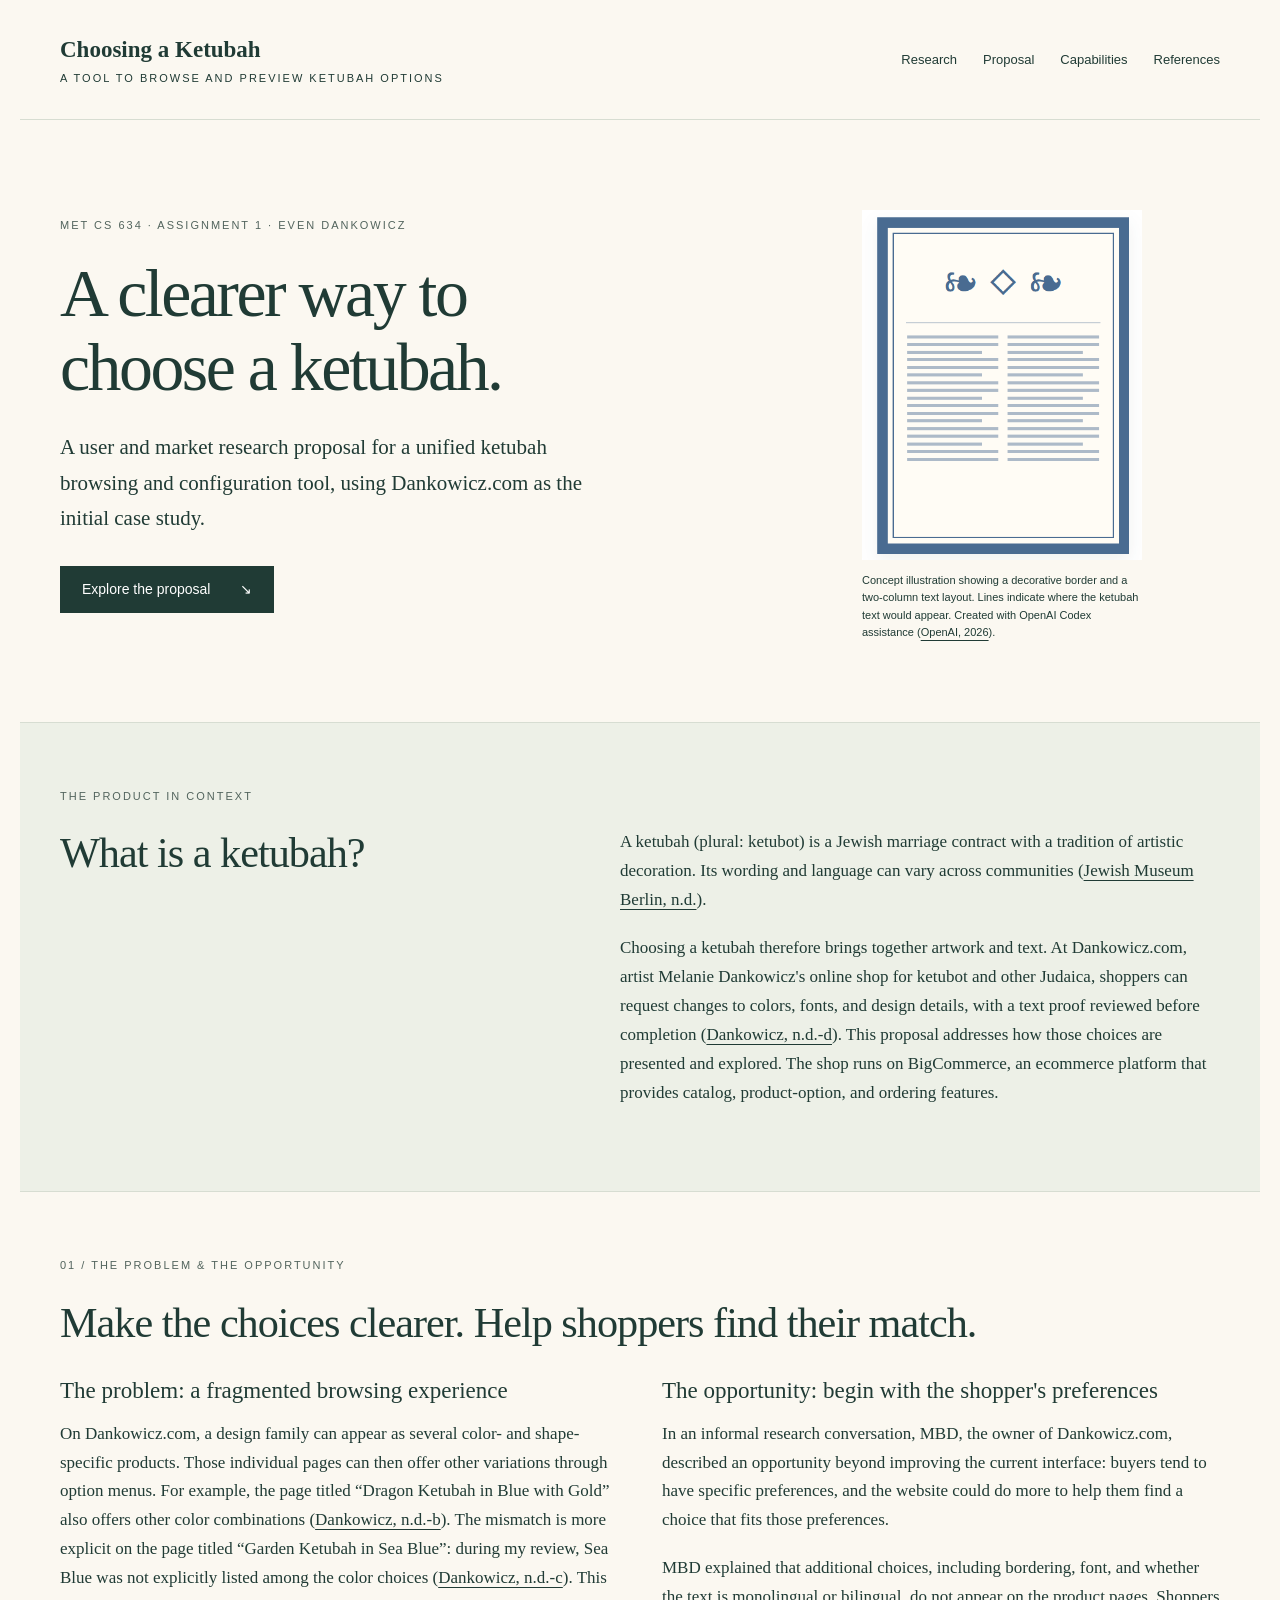
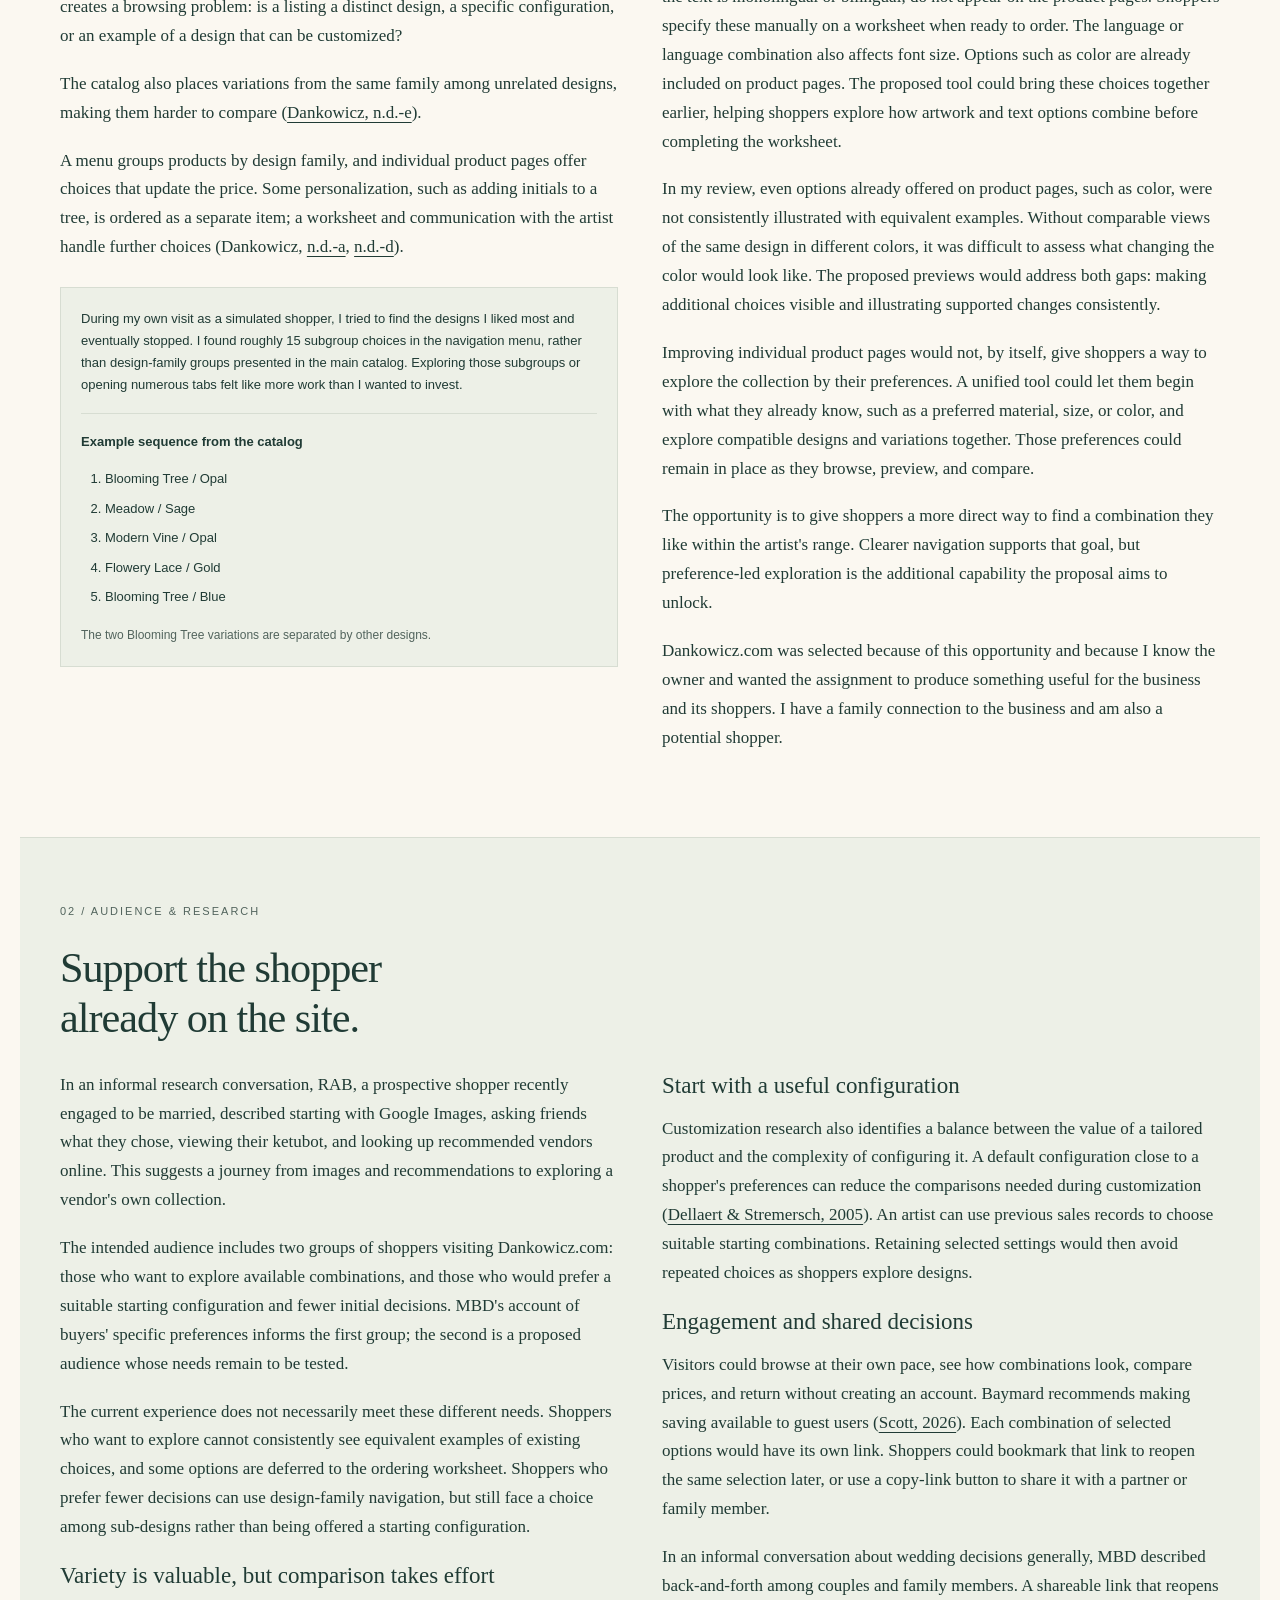
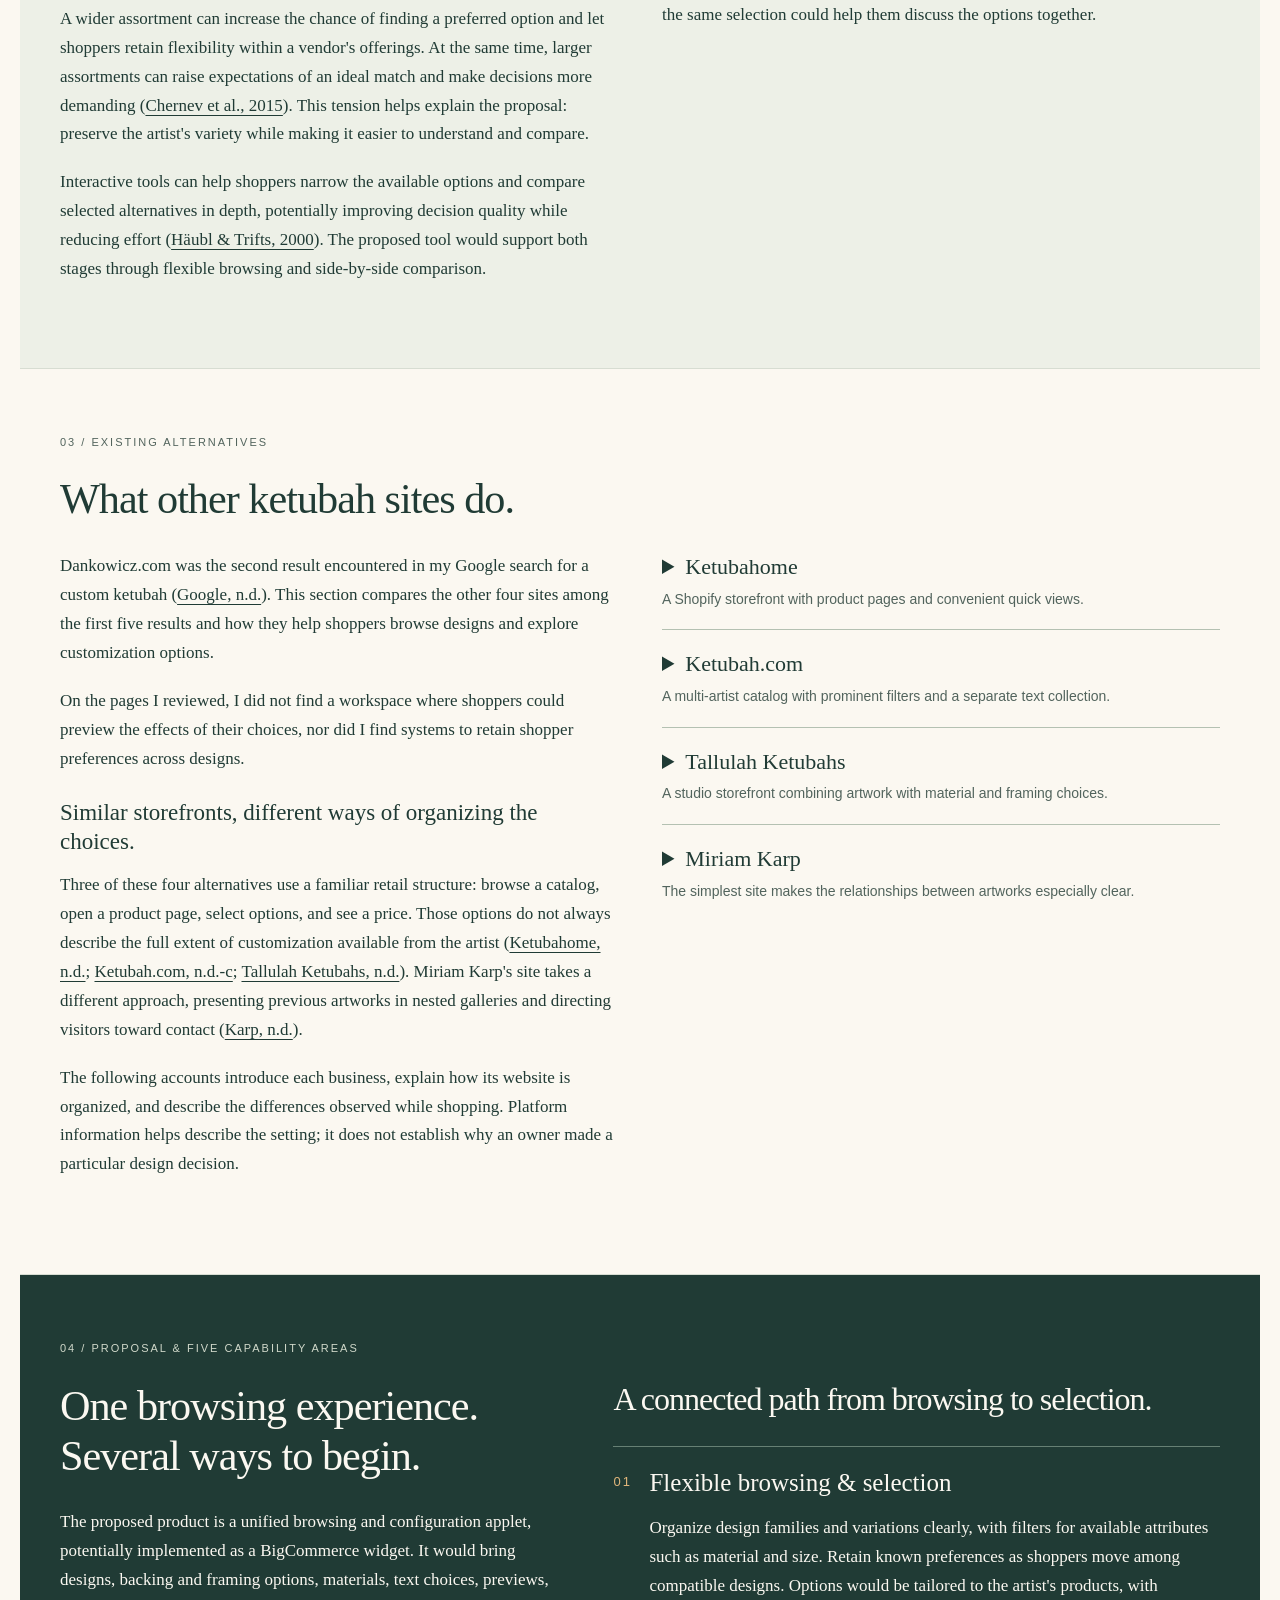
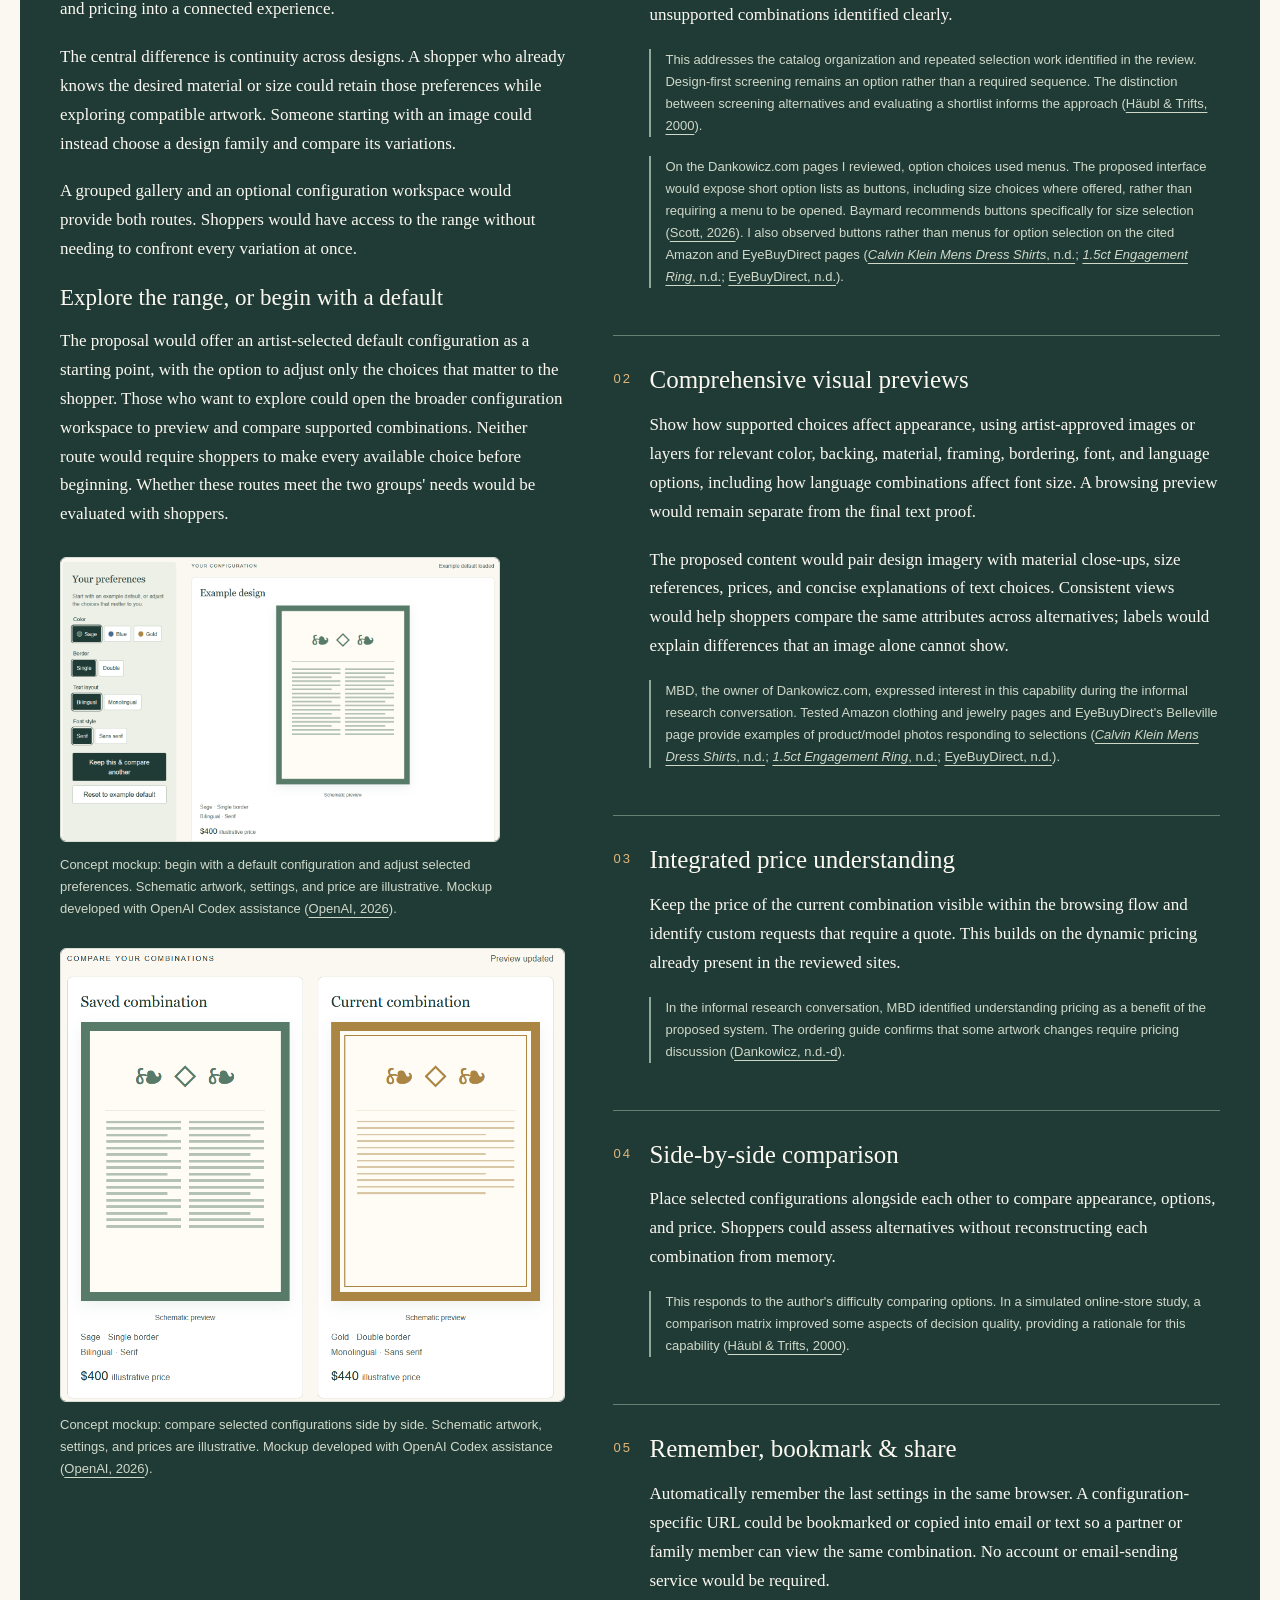
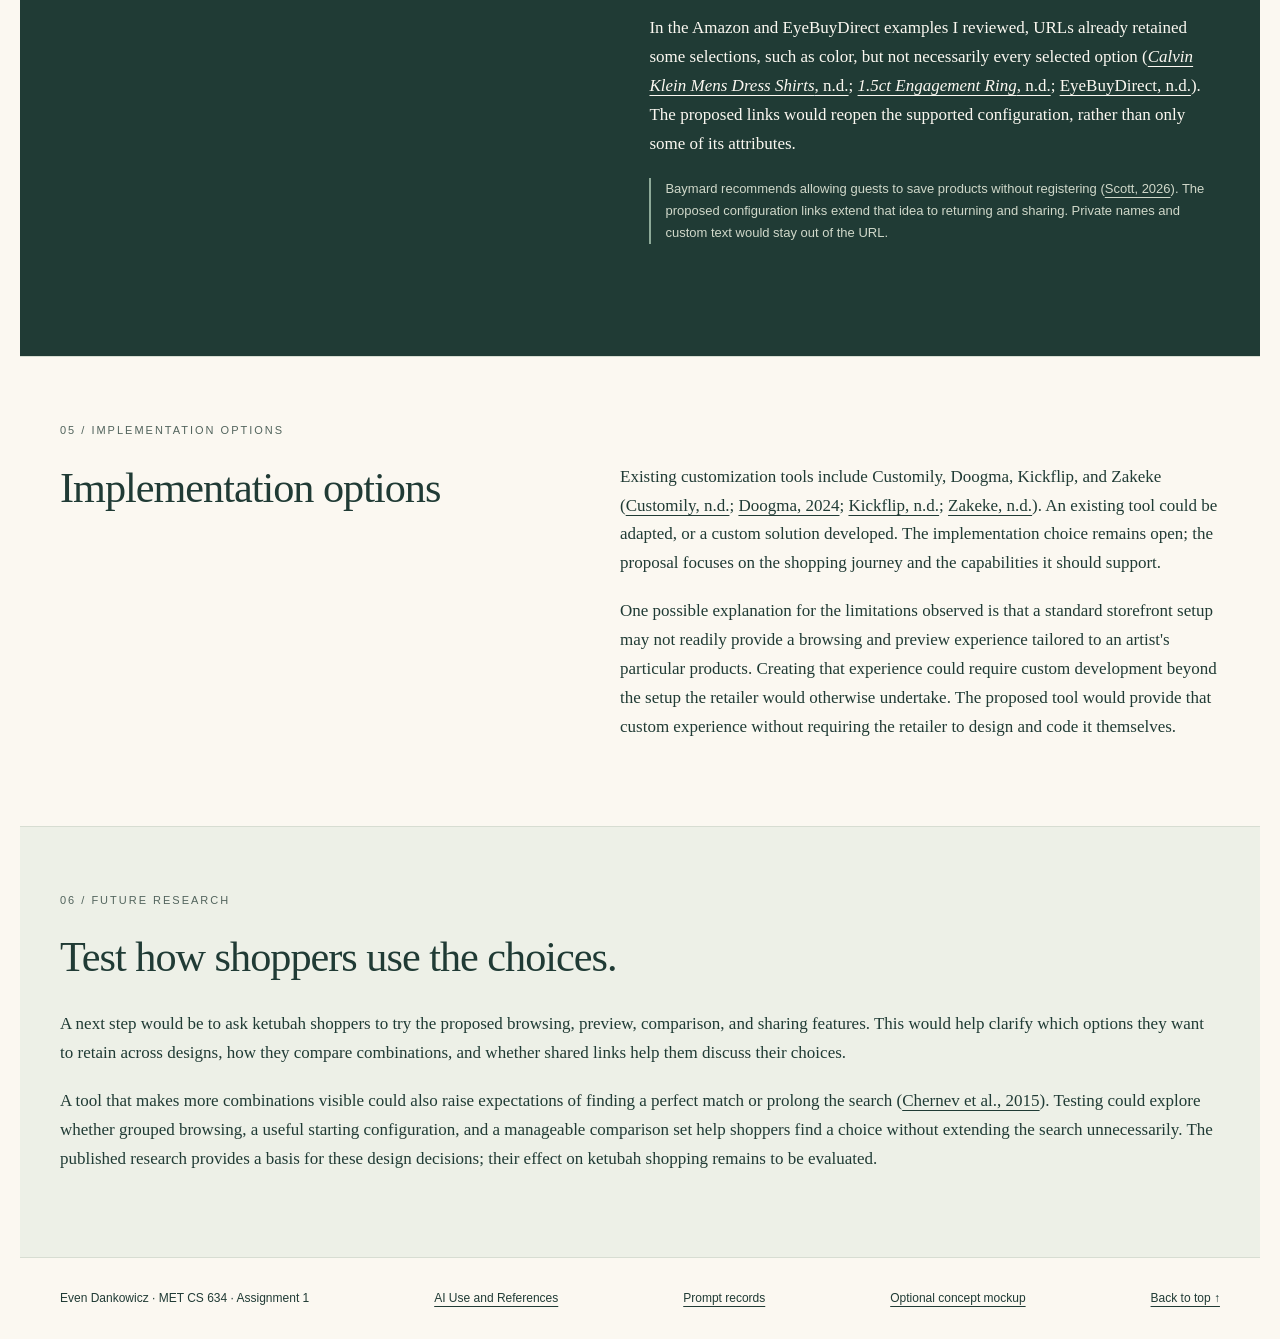
==== index.html @ fd32616b "uploaded assignment files" ====
<!doctype html>
<html lang="en"><head><meta charset="utf-8"><meta name="viewport" content="width=device-width,initial-scale=1"><meta name="description" content="A user and market research proposal for a clearer ketubah shopping experience."><title>Choosing a Ketubah — Ketubah research proposal</title><link rel="stylesheet" href="styles.css"></head>
<body><a class="skip" href="#main">Skip to content</a><header><a class="brand" href="index.html">Choosing a Ketubah<span> A Tool to Browse and Preview Ketubah Options</span></a><nav aria-label="Main navigation"><a href="#research">Research</a><a href="#proposal">Proposal</a><a href="#capabilities">Capabilities</a><a href="references.html">References</a></nav></header>
<main id="main"><section class="hero"><div><p class="eyebrow">MET CS 634 · Assignment 1 · Even Dankowicz</p><h1>A clearer way to<br>choose a ketubah.</h1><p class="intro">A user and market research proposal for a unified ketubah browsing and configuration tool, using Dankowicz.com as the initial case study.</p><a class="button" href="#proposal">Explore the proposal <span aria-hidden="true">↘</span></a></div><aside class="hero-illustration" aria-label="Concept illustration"><figure class="concept-figure hero-figure"><img src="images/ketubah-schematic.png" width="458" height="572" alt="Schematic illustration with a blue decorative border, ornament, and two columns of placeholder lines representing a text layout." loading="lazy"><figcaption>Concept illustration showing a decorative border and a two-column text layout. Lines indicate where the ketubah text would appear. Created with OpenAI Codex assistance (<a href="references.html#ref-21">OpenAI, 2026</a>).</figcaption></figure></aside></section>
<section class="section tinted" id="context"><p class="eyebrow">The product in context</p><div class="split"><h2>What is a ketubah?</h2><div><p>A ketubah (plural: ketubot) is a Jewish marriage contract with a tradition of artistic decoration. Its wording and language can vary across communities (<a class="citation" href="references.html#ref-14">Jewish Museum Berlin, n.d.</a>).</p><p>Choosing a ketubah therefore brings together artwork and text. At Dankowicz.com, artist Melanie Dankowicz's online shop for ketubot and other Judaica, shoppers can request changes to colors, fonts, and design details, with a text proof reviewed before completion (<a class="citation" href="references.html#ref-8">Dankowicz, n.d.-d</a>). This proposal addresses how those choices are presented and explored. The shop runs on BigCommerce, an ecommerce platform that provides catalog, product-option, and ordering features.</p></div></div></section>
<section class="section" id="research"><p class="eyebrow">01 / The problem &amp; the opportunity</p><h2>Make the choices clearer. Help shoppers find their match.</h2><div class="problem-opportunity"><article><h3>The problem: a fragmented browsing experience</h3><p>On Dankowicz.com, a design family can appear as several color- and shape-specific products. Those individual pages can then offer other variations through option menus. For example, the page titled &ldquo;Dragon Ketubah in Blue with Gold&rdquo; also offers other color combinations (<a class="citation" href="references.html#ref-6">Dankowicz, n.d.-b</a>). The mismatch is more explicit on the page titled &ldquo;Garden Ketubah in Sea Blue&rdquo;: during my review, Sea Blue was not explicitly listed among the color choices (<a class="citation" href="references.html#ref-7">Dankowicz, n.d.-c</a>). This creates a browsing problem: is a listing a distinct design, a specific configuration, or an example of a design that can be customized?</p><p>The catalog also places variations from the same family among unrelated designs, making them harder to compare (<a class="citation" href="references.html#ref-9">Dankowicz, n.d.-e</a>).</p><p>A menu groups products by design family, and individual product pages offer choices that update the price. Some personalization, such as adding initials to a tree, is ordered as a separate item; a worksheet and communication with the artist handle further choices (Dankowicz, <a class="citation" href="references.html#ref-5">n.d.-a</a>, <a class="citation" href="references.html#ref-8">n.d.-d</a>).</p><figure class="catalog-example"><p class="browsing-account">During my own visit as a simulated shopper, I tried to find the designs I liked most and eventually stopped. I found roughly 15 subgroup choices in the navigation menu, rather than design-family groups presented in the main catalog. Exploring those subgroups or opening numerous tabs felt like more work than I wanted to invest.</p><hr class="account-divider"><figcaption>Example sequence from the catalog</figcaption><ol class="catalog-sequence"><li>Blooming Tree / Opal</li><li>Meadow / Sage</li><li>Modern Vine / Opal</li><li>Flowery Lace / Gold</li><li>Blooming Tree / Blue</li></ol><p class="small">The two Blooming Tree variations are separated by other designs.</p></figure></article><article><h3 class="opportunity-title">The opportunity: begin with the shopper's preferences</h3><p>In an informal research conversation, MBD, the owner of Dankowicz.com, described an opportunity beyond improving the current interface: buyers tend to have specific preferences, and the website could do more to help them find a choice that fits those preferences.</p><p>MBD explained that additional choices, including bordering, font, and whether the text is monolingual or bilingual, do not appear on the product pages. Shoppers specify these manually on a worksheet when ready to order. The language or language combination also affects font size. Options such as color are already included on product pages. The proposed tool could bring these choices together earlier, helping shoppers explore how artwork and text options combine before completing the worksheet.</p><p>In my review, even options already offered on product pages, such as color, were not consistently illustrated with equivalent examples. Without comparable views of the same design in different colors, it was difficult to assess what changing the color would look like. The proposed previews would address both gaps: making additional choices visible and illustrating supported changes consistently.</p><p>Improving individual product pages would not, by itself, give shoppers a way to explore the collection by their preferences. A unified tool could let them begin with what they already know, such as a preferred material, size, or color, and explore compatible designs and variations together. Those preferences could remain in place as they browse, preview, and compare.</p><p>The opportunity is to give shoppers a more direct way to find a combination they like within the artist's range. Clearer navigation supports that goal, but preference-led exploration is the additional capability the proposal aims to unlock.</p><p>Dankowicz.com was selected because of this opportunity and because I know the owner and wanted the assignment to produce something useful for the business and its shoppers. I have a family connection to the business and am also a potential shopper.</p></article></div></section>
<section class="section tinted" id="audience"><p class="eyebrow">02 / Audience &amp; research</p><h2>Support the shopper<br>already on the site.</h2><div class="research-columns"><article><p>In an informal research conversation, RAB, a prospective shopper recently engaged to be married, described starting with Google Images, asking friends what they chose, viewing their ketubot, and looking up recommended vendors online. This suggests a journey from images and recommendations to exploring a vendor's own collection.</p><p>The intended audience includes two groups of shoppers visiting Dankowicz.com: those who want to explore available combinations, and those who would prefer a suitable starting configuration and fewer initial decisions. MBD's account of buyers' specific preferences informs the first group; the second is a proposed audience whose needs remain to be tested.</p><p>The current experience does not necessarily meet these different needs. Shoppers who want to explore cannot consistently see equivalent examples of existing choices, and some options are deferred to the ordering worksheet. Shoppers who prefer fewer decisions can use design-family navigation, but still face a choice among sub-designs rather than being offered a starting configuration.</p><h3>Variety is valuable, but comparison takes effort</h3><p>A wider assortment can increase the chance of finding a preferred option and let shoppers retain flexibility within a vendor's offerings. At the same time, larger assortments can raise expectations of an ideal match and make decisions more demanding (<a class="citation" href="references.html#ref-3">Chernev et al., 2015</a>). This tension helps explain the proposal: preserve the artist's variety while making it easier to understand and compare.</p><p>Interactive tools can help shoppers narrow the available options and compare selected alternatives in depth, potentially improving decision quality while reducing effort (<a class="citation" href="references.html#ref-13">H&auml;ubl &amp; Trifts, 2000</a>). The proposed tool would support both stages through flexible browsing and side-by-side comparison.</p></article><article><h3>Start with a useful configuration</h3><p>Customization research also identifies a balance between the value of a tailored product and the complexity of configuring it. A default configuration close to a shopper's preferences can reduce the comparisons needed during customization (<a class="citation" href="references.html#ref-10">Dellaert &amp; Stremersch, 2005</a>). An artist can use previous sales records to choose suitable starting combinations. Retaining selected settings would then avoid repeated choices as shoppers explore designs.</p><h3>Engagement and shared decisions</h3><p>Visitors could browse at their own pace, see how combinations look, compare prices, and return without creating an account. Baymard recommends making saving available to guest users (<a class="citation" href="references.html#ref-22">Scott, 2026</a>). Each combination of selected options would have its own link. Shoppers could bookmark that link to reopen the same selection later, or use a copy-link button to share it with a partner or family member.</p><p>In an informal conversation about wedding decisions generally, MBD described back-and-forth among couples and family members. A shareable link that reopens the same selection could help them discuss the options together.</p></article></div></section>
<section class="section" id="comparison"><p class="eyebrow">03 / Existing alternatives</p><h2>What other ketubah sites do.</h2><div class="comparison-columns"><div><p class="section-lead">Dankowicz.com was the second result encountered in my Google search for a custom ketubah (<a class="citation" href="references.html#ref-google-search">Google, n.d.</a>). This section compares the other four sites among the first five results and how they help shoppers browse designs and explore customization options.</p><p>On the pages I reviewed, I did not find a workspace where shoppers could preview the effects of their choices, nor did I find systems to retain shopper preferences across designs.</p><div class="context-summary"><h3>Similar storefronts, different ways of organizing the choices.</h3><p>Three of these four alternatives use a familiar retail structure: browse a catalog, open a product page, select options, and see a price. Those options do not always describe the full extent of customization available from the artist (<a class="citation" href="references.html#ref-18">Ketubahome, n.d.</a>; <a class="citation" href="references.html#ref-17">Ketubah.com, n.d.-c</a>; <a class="citation" href="references.html#ref-23">Tallulah Ketubahs, n.d.</a>). Miriam Karp's site takes a different approach, presenting previous artworks in nested galleries and directing visitors toward contact (<a class="citation" href="references.html#ref-15">Karp, n.d.</a>).</p><p>The following accounts introduce each business, explain how its website is organized, and describe the differences observed while shopping. Platform information helps describe the setting; it does not establish why an owner made a particular design decision.</p></div>
</div><div><div class="vendor-accordions">
<details name="competitor-sites"><summary>Ketubahome<span>A Shopify storefront with product pages and convenient quick views.</span></summary><p>Ketubahome is an online shop selling ketubah artwork, with both a product collection and a route for custom ketubah requests. It runs on Shopify, an ecommerce platform. Its collection displays individual ketubot that shoppers can open on separate product pages. A quick-view feature also lets shoppers inspect options and see prices without leaving the collection. During the review, this made comparing the cost of different options convenient (<a class="citation" href="references.html#ref-18">Ketubahome, n.d.</a>).</p><p>In my review, Ketubahome used buttons for size selection. This follows Baymard's recommendation to use buttons for size selection (<a class="citation" href="references.html#ref-22">Scott, 2026</a>). The tested choices included size and gold leaf. Changing the gold-leaf choice did not change the displayed image, and the tested selectors did not include language or custom text. The overall experience therefore makes some configuration choices available inside a standard retail flow, while leaving the shopper to understand other customization possibilities separately (<a class="citation" href="references.html#ref-18">Ketubahome, n.d.</a>).</p></details>
<details name="competitor-sites"><summary>Ketubah.com<span>A multi-artist catalog with prominent filters and a separate text collection.</span></summary><p>Ketubah.com is an online retailer selling ketubot by multiple artists. Unlike a shop centered on one artist's collection, it brings many artists and styles into the same catalog. Shoppers can narrow that catalog using prominent theme, color, price, artist, and category filters, then open an individual design to choose its options (<a class="citation" href="references.html#ref-17">Ketubah.com, n.d.-c</a>).</p><p>Product selection still follows the catalog-to-product-page pattern. In the Forest example, shoppers could choose print stock and size and see the price change, but the preview did not change during testing. The site also provides a substantial text-selection section. Links connect artwork and text, although the relationship between the two parts of the process felt unclear during the review (<a class="citation" href="references.html#ref-16">Ketubah.com, n.d.-a</a>). In another product-page example, Lace Papercut Ketubah, I observed option menus rather than buttons (<a class="citation" href="references.html#ref-lace">Ketubah.com, n.d.-b</a>). This contrasts with Ketubahome's visible size buttons; Baymard's recommendation specifically concerns size selection (<a class="citation" href="references.html#ref-22">Scott, 2026</a>). Its commerce platform has not been established in this study.</p></details>
<details name="competitor-sites"><summary>Tallulah Ketubahs<span>A studio storefront combining artwork with material and framing choices.</span></summary><p>Tallulah Ketubahs is a studio's online shop selling ketubah artwork, including prints and hand-painted work. Its catalog also includes guest-artist designs. Shoppers browse the collection, open a product page for a design, and choose among the options offered for that work (<a class="citation" href="references.html#ref-23">Tallulah Ketubahs, n.d.</a>).</p><p>The Pomegranate Tree Canopy example offered material, size, and frame/presentation choices. Selecting them changed the price but did not update the preview images during testing. Text options are also offered through linked information. The reviewed pages include Shopify-hosted links, but the platform has not been independently confirmed from the live storefront source in this study (<a class="citation" href="references.html#ref-23">Tallulah Ketubahs, n.d.</a>).</p></details>
<details name="competitor-sites"><summary>Miriam Karp<span>The simplest site makes the relationships between artworks especially clear.</span></summary><p>CustomKetubah.com presents the work of artist Miriam Karp, who creates custom and print ketubot as well as other artwork. The website credits OtherPeoplesPixels as its provider. It is organized as an artist portfolio rather than a conventional online shop: visitors browse images, open a sub-gallery or design family, and then reach an individual artwork. Some print entries show prices; custom artworks show information such as media and dimensions. The reviewed journey leads toward contacting the artist rather than using an Add to Cart flow (<a class="citation" href="references.html#ref-15">Karp, n.d.</a>).</p><p>The Olive Tree Circle section groups variations within one design family (<a class="citation" href="references.html#ref-15">Karp, n.d.</a>). Its structure makes the relationship explicit: <strong>design family &rarr; variations &rarr; individual artwork</strong>. That clarity stood out alongside the retail sites' mixture of separate listings and within-page options. It provides a useful organizational reference even though it does not provide their integrated retail controls.</p></details>
</div></div></div></section>
<section class="section dark" id="proposal"><p class="eyebrow">04 / Proposal &amp; five capability areas</p><div class="proposal-columns"><div class="proposal-overview"><h2>One browsing experience.<br>Several ways to begin.</h2><p>The proposed product is a unified browsing and configuration applet, potentially implemented as a BigCommerce widget. It would bring designs, backing and framing options, materials, text choices, previews, and pricing into a connected experience.</p><p>The central difference is continuity across designs. A shopper who already knows the desired material or size could retain those preferences while exploring compatible artwork. Someone starting with an image could instead choose a design family and compare its variations.</p><p>A grouped gallery and an optional configuration workspace would provide both routes. Shoppers would have access to the range without needing to confront every variation at once.</p><h3>Explore the range, or begin with a default</h3><p>The proposal would offer an artist-selected default configuration as a starting point, with the option to adjust only the choices that matter to the shopper. Those who want to explore could open the broader configuration workspace to preview and compare supported combinations. Neither route would require shoppers to make every available choice before beginning. Whether these routes meet the two groups' needs would be evaluated with shoppers.</p><figure class="concept-figure"><img src="images/default-configuration.png" width="1350" height="870" alt="Concept mockup showing a starting configuration with sage color, a single border, bilingual text layout, and serif font selected. Buttons allow each preference to be changed, with a preview alongside them." loading="lazy"><figcaption>Concept mockup: begin with a default configuration and adjust selected preferences. Schematic artwork, settings, and price are illustrative. Mockup developed with OpenAI Codex assistance (<a href="references.html#ref-21">OpenAI, 2026</a>).</figcaption></figure><figure class="concept-figure comparison-figure"><img src="images/configuration-comparison.png" width="964" height="866" alt="Concept comparison of a saved sage configuration with a single border, bilingual layout, and serif font against a gold configuration with a double border, monolingual layout, and sans serif font. Illustrative prices are 400 and 440 dollars." loading="lazy"><figcaption>Concept mockup: compare selected configurations side by side. Schematic artwork, settings, and prices are illustrative. Mockup developed with OpenAI Codex assistance (<a href="references.html#ref-21">OpenAI, 2026</a>).</figcaption></figure></div><div id="capabilities"><h2>A connected path from browsing to selection.</h2><div class="capabilities">
<article><span class="number">01</span><div><h3>Flexible browsing &amp; selection</h3><p>Organize design families and variations clearly, with filters for available attributes such as material and size. Retain known preferences as shoppers move among compatible designs. Options would be tailored to the artist's products, with unsupported combinations identified clearly.</p><p class="evidence">This addresses the catalog organization and repeated selection work identified in the review. Design-first screening remains an option rather than a required sequence. The distinction between screening alternatives and evaluating a shortlist informs the approach (<a class="citation" href="references.html#ref-13">H&auml;ubl &amp; Trifts, 2000</a>).</p><p class="evidence">On the Dankowicz.com pages I reviewed, option choices used menus. The proposed interface would expose short option lists as buttons, including size choices where offered, rather than requiring a menu to be opened. Baymard recommends buttons specifically for size selection (<a class="citation" href="references.html#ref-22">Scott, 2026</a>). I also observed buttons rather than menus for option selection on the cited Amazon and EyeBuyDirect pages (<a class="citation" href="references.html#ref-2"><em>Calvin Klein Mens Dress Shirts</em>, n.d.</a>; <a class="citation" href="references.html#ref-20"><em>1.5ct Engagement Ring</em>, n.d.</a>; <a class="citation" href="references.html#ref-12">EyeBuyDirect, n.d.</a>).</p></div></article>
<article><span class="number">02</span><div><h3>Comprehensive visual previews</h3><p>Show how supported choices affect appearance, using artist-approved images or layers for relevant color, backing, material, framing, bordering, font, and language options, including how language combinations affect font size. A browsing preview would remain separate from the final text proof.</p><p>The proposed content would pair design imagery with material close-ups, size references, prices, and concise explanations of text choices. Consistent views would help shoppers compare the same attributes across alternatives; labels would explain differences that an image alone cannot show.</p><p class="evidence">MBD, the owner of Dankowicz.com, expressed interest in this capability during the informal research conversation. Tested Amazon clothing and jewelry pages and EyeBuyDirect's Belleville page provide examples of product/model photos responding to selections (<a class="citation" href="references.html#ref-2"><em>Calvin Klein Mens Dress Shirts</em>, n.d.</a>; <a class="citation" href="references.html#ref-20"><em>1.5ct Engagement Ring</em>, n.d.</a>; <a class="citation" href="references.html#ref-12">EyeBuyDirect, n.d.</a>).</p></div></article>
<article><span class="number">03</span><div><h3>Integrated price understanding</h3><p>Keep the price of the current combination visible within the browsing flow and identify custom requests that require a quote. This builds on the dynamic pricing already present in the reviewed sites.</p><p class="evidence">In the informal research conversation, MBD identified understanding pricing as a benefit of the proposed system. The ordering guide confirms that some artwork changes require pricing discussion (<a class="citation" href="references.html#ref-8">Dankowicz, n.d.-d</a>).</p></div></article>
<article><span class="number">04</span><div><h3>Side-by-side comparison</h3><p>Place selected configurations alongside each other to compare appearance, options, and price. Shoppers could assess alternatives without reconstructing each combination from memory.</p><p class="evidence">This responds to the author's difficulty comparing options. In a simulated online-store study, a comparison matrix improved some aspects of decision quality, providing a rationale for this capability (<a class="citation" href="references.html#ref-13">H&auml;ubl &amp; Trifts, 2000</a>).</p></div></article>
<article><span class="number">05</span><div><h3>Remember, bookmark &amp; share</h3><p>Automatically remember the last settings in the same browser. A configuration-specific URL could be bookmarked or copied into email or text so a partner or family member can view the same combination. No account or email-sending service would be required.</p><p>In the Amazon and EyeBuyDirect examples I reviewed, URLs already retained some selections, such as color, but not necessarily every selected option (<a class="citation" href="references.html#ref-2"><em>Calvin Klein Mens Dress Shirts</em>, n.d.</a>; <a class="citation" href="references.html#ref-20"><em>1.5ct Engagement Ring</em>, n.d.</a>; <a class="citation" href="references.html#ref-12">EyeBuyDirect, n.d.</a>). The proposed links would reopen the supported configuration, rather than only some of its attributes.</p><p class="evidence">Baymard recommends allowing guests to save products without registering (<a class="citation" href="references.html#ref-22">Scott, 2026</a>). The proposed configuration links extend that idea to returning and sharing. Private names and custom text would stay out of the URL.</p></div></article></div></div></div></section>

<section class="section" id="implementation"><p class="eyebrow">05 / Implementation options</p><div class="split"><h2>Implementation options</h2><div><p>Existing customization tools include Customily, Doogma, Kickflip, and Zakeke (<a class="citation" href="references.html#ref-4">Customily, n.d.</a>; <a class="citation" href="references.html#ref-11">Doogma, 2024</a>; <a class="citation" href="references.html#ref-19">Kickflip, n.d.</a>; <a class="citation" href="references.html#ref-24">Zakeke, n.d.</a>). An existing tool could be adapted, or a custom solution developed. The implementation choice remains open; the proposal focuses on the shopping journey and the capabilities it should support.</p><p>One possible explanation for the limitations observed is that a standard storefront setup may not readily provide a browsing and preview experience tailored to an artist's particular products. Creating that experience could require custom development beyond the setup the retailer would otherwise undertake. The proposed tool would provide that custom experience without requiring the retailer to design and code it themselves.</p></div></div></section>
<section class="section tinted" id="future-research"><p class="eyebrow">06 / Future research</p><h2>Test how shoppers use the choices.</h2><p>A next step would be to ask ketubah shoppers to try the proposed browsing, preview, comparison, and sharing features. This would help clarify which options they want to retain across designs, how they compare combinations, and whether shared links help them discuss their choices.</p><p>A tool that makes more combinations visible could also raise expectations of finding a perfect match or prolong the search (<a class="citation" href="references.html#ref-3">Chernev et al., 2015</a>). Testing could explore whether grouped browsing, a useful starting configuration, and a manageable comparison set help shoppers find a choice without extending the search unnecessarily. The published research provides a basis for these design decisions; their effect on ketubah shopping remains to be evaluated.</p></section>
</main><footer><p>Even Dankowicz · MET CS 634 · Assignment 1</p><a href="references.html">AI Use and References</a><a href="PROMPT_LOG.md">Prompt records</a><a href="mockup.html">Optional concept mockup</a><a href="#main">Back to top ↑</a></footer></body></html>
---- styles.css ----
:root{--ink:#203b35;--muted:#52645d;--paper:#fbf8f1;--line:#d7ddd2;--accent:#d9a763;--tint:#edf0e7}*{box-sizing:border-box}html{scroll-behavior:smooth;scroll-padding-top:24px}body{margin:0;background:var(--paper);color:var(--ink);font:17px/1.7 Georgia,'Times New Roman',serif}a{color:inherit;text-underline-offset:4px}a:hover{color:#946023}a:focus-visible,summary:focus-visible{outline:3px solid #b2752f;outline-offset:5px}header,footer{max-width:1240px;margin:auto;padding:30px 40px;display:flex;align-items:center;justify-content:space-between;gap:24px}header{border-bottom:1px solid var(--line)}.brand{text-decoration:none;font-size:23px;font-weight:bold}.brand span{display:block;font:11px/1.8 Arial,sans-serif;letter-spacing:2px;text-transform:uppercase;font-weight:normal}nav{display:flex;gap:26px;font:13px Arial,sans-serif}nav a{text-decoration:none}.skip{position:absolute;left:16px;top:-100px;background:white;padding:12px;z-index:5}.skip:focus{top:12px}main{max-width:1240px;margin:auto}.hero{display:grid;grid-template-columns:1.5fr 1fr;gap:70px;padding:90px 40px 80px;align-items:center}.eyebrow,.label{font:11px/1.5 Arial,sans-serif;letter-spacing:2px;text-transform:uppercase}.eyebrow{margin:0 0 24px;color:var(--muted)}h1{font-size:clamp(42px,5.3vw,70px);line-height:1.08;font-weight:normal;letter-spacing:-2.5px;margin:20px 0 26px}h2{font-size:clamp(30px,3.3vw,43px);line-height:1.18;font-weight:normal;letter-spacing:-1px;margin:0 0 28px}h3{font-size:23px;line-height:1.3;font-weight:normal;margin:10px 0 14px}p{margin:0 0 19px}.intro{font-size:21px;max-width:570px}.button{display:inline-flex;gap:30px;align-items:center;background:var(--ink);color:white;padding:13px 22px;text-decoration:none;font:14px/1.5 Arial,sans-serif;margin:10px 0 22px}.button:hover{background:#355a4e;color:white}.small{font:12px/1.7 Arial,sans-serif;color:var(--muted)}.hero-note{padding:42px;background:var(--tint);border-radius:120px 120px 2px 2px;border:1px solid var(--line);padding-top:64px}.number{font:13px Arial,sans-serif;letter-spacing:2px;color:#8a6239}.hero-note h2{font-size:36px;margin-top:28px}.tags{display:flex;gap:8px;margin:28px 0}.tags span{border:1px solid #acb9ac;border-radius:30px;padding:6px 12px;font:12px Arial,sans-serif}.section{padding:65px 40px;border-top:1px solid var(--line)}.split{display:grid;grid-template-columns:1fr 1.25fr;gap:80px}.split h2{max-width:440px}.evidence{font:13px/1.7 Arial,sans-serif;color:var(--muted);border-left:2px solid #b6c5b3;padding-left:14px}.sequence{display:flex;flex-wrap:wrap;gap:8px;margin-top:25px}.sequence span{font:12px Arial,sans-serif;padding:12px;background:var(--tint);border:1px solid var(--line)}.tinted{background:var(--tint)}.research-grid{display:grid;grid-template-columns:repeat(3,1fr);gap:32px;margin:35px 0 20px}.research-grid article{border-top:1px solid #b4c1b2;padding-top:20px}.research-grid p{font-size:16px}.label{color:var(--muted)}details{margin-top:28px;padding:18px 0;border-top:1px solid #b4c1b2}summary{cursor:pointer;font:14px/1.6 Arial,sans-serif;font-weight:bold}details p{margin-top:20px;font-size:16px}.section-lead{max-width:720px}.table-wrap{overflow-x:auto}table{border-collapse:collapse;width:100%;font:14px/1.65 Arial,sans-serif;min-width:650px}caption{text-align:left;padding:15px 0;color:var(--muted)}th,td{text-align:left;vertical-align:top;padding:18px 15px;border-bottom:1px solid var(--line)}thead{background:var(--tint)}th{font-weight:600}tbody th{width:18%}td:nth-child(2){width:27%}.dark{background:var(--ink);color:var(--paper)}.dark .eyebrow,.dark .small{color:#d0d8ca}.journey{padding:0;list-style:none;counter-reset:steps;display:grid;grid-template-columns:repeat(3,1fr);gap:35px;margin:35px 0}.journey li{counter-increment:steps;border-top:1px solid #668074;padding-top:18px;font-size:16px}.journey li:before{content:'0' counter(steps);display:block;color:#e0b67b;font:13px Arial;margin-bottom:20px}.journey span{display:block;font-size:22px;line-height:1.3;margin-bottom:12px}.capabilities article{display:grid;grid-template-columns:65px 1fr;border-top:1px solid var(--line);padding:28px 0;max-width:900px}.capabilities h3{font-size:28px;margin-top:0}.capabilities .number{padding-top:7px}.capabilities p{max-width:760px}footer{border-top:1px solid var(--line);font:12px/1.7 Arial,sans-serif;flex-wrap:wrap}footer p{margin:0}.references{max-width:900px}.references li{margin-bottom:24px;overflow-wrap:anywhere}.notice{border-left:3px solid var(--accent);padding:16px 22px;background:var(--tint)}@media(max-width:760px){header{align-items:flex-start;flex-direction:column;padding:22px}nav{gap:18px;flex-wrap:wrap}.hero{grid-template-columns:1fr;padding:45px 22px;gap:30px}.hero-note{border-radius:65px 65px 0 0;padding:36px}.section{padding:42px 22px}.split{grid-template-columns:1fr;gap:6px}.research-grid,.journey{grid-template-columns:1fr;gap:16px}h1{letter-spacing:-1.5px}.capabilities article{grid-template-columns:40px 1fr}footer{padding:25px 22px}}@media(prefers-reduced-motion:reduce){html{scroll-behavior:auto}}@media print{nav,.button,.skip{display:none}.hero,.section{padding:24px 0}.dark{background:white;color:var(--ink)}.dark .eyebrow,.dark .small{color:var(--muted)}body{background:white;font-size:11pt}.research-grid{gap:20px}h1{font-size:38pt}h2{font-size:25pt}details{display:block}footer{padding:20px 0}a{color:inherit}}

.apa-references{list-style:none;padding-left:2em}.apa-references li{padding-left:0;text-indent:-2em;margin-bottom:24px}

.catalog-example{margin:25px 0;padding:20px;background:var(--tint);border:1px solid var(--line)}.catalog-example figcaption{font:600 13px/1.6 Arial,sans-serif;margin-bottom:12px}.catalog-sequence{padding-left:24px;margin:0 0 14px;font:14px/1.8 Arial,sans-serif}.catalog-sequence li{padding:3px 0}.catalog-example p{margin-bottom:0}

.vendor-studies{margin-top:35px}.vendor-studies article{padding:30px 0;border-top:1px solid var(--line);max-width:870px}.vendor-studies h3{font-size:28px;max-width:720px}.vendor-studies p{max-width:800px}.vendor-studies .label{margin-bottom:12px}.vendor-studies .case-study{background:var(--tint);padding:28px;margin:16px 0 24px;border-left:3px solid var(--accent)}

.context-summary{max-width:850px;margin:30px 0}.case-study-note{max-width:850px;background:var(--tint);border-left:3px solid var(--accent);padding:24px;margin:25px 0}.case-study-note p:last-child{margin-bottom:0}.vendor-accordions{max-width:850px}.vendor-accordions details{margin:0;padding:19px 0}.vendor-accordions summary{font:20px/1.4 Georgia,serif;font-weight:normal}.vendor-accordions summary span{display:block;font:14px/1.6 Arial,sans-serif;color:var(--muted);margin-top:5px}.vendor-accordions details p{font-size:17px;line-height:1.7}

.primary-research{margin-top:30px;max-width:850px}.primary-research article{border-top:1px solid var(--line);padding:18px 0}.primary-research article p:last-child{margin-bottom:0}

.hero-topics{font:14px/1.7 Arial,sans-serif;color:var(--muted);margin:24px 0;word-spacing:4px}.study-meta{font:12px/1.7 Arial,sans-serif;color:var(--muted);margin-top:0}

.catalog-example .browsing-account{margin:0 0 18px;font:16px/1.7 Georgia,serif;color:var(--ink);border:0;padding:0}.account-divider{border:0;border-top:1px solid var(--line);margin:0 0 18px}

.catalog-example{font:13px/1.7 Arial,sans-serif}.catalog-example .browsing-account{font:13px/1.7 Arial,sans-serif;margin-bottom:16px}.catalog-example figcaption{font:600 13px/1.6 Arial,sans-serif}.catalog-example .catalog-sequence{font:13px/1.8 Arial,sans-serif}.catalog-example .small{font:12px/1.7 Arial,sans-serif}

.opportunity-heading{margin-top:32px}

.problem-opportunity{display:grid;grid-template-columns:minmax(0,1fr) minmax(0,1fr);gap:44px;align-items:start}.problem-opportunity article{min-width:0}.problem-opportunity h3{margin-top:0}.problem-opportunity .catalog-example{margin-bottom:0}@media(max-width:760px){.problem-opportunity{grid-template-columns:1fr;gap:32px}}

.apa-references li{scroll-margin-top:28px}.apa-references li:target{background:var(--tint);outline:2px solid var(--accent);outline-offset:8px}.citation{text-decoration-thickness:1px}

.research-columns,.comparison-columns{display:grid;grid-template-columns:minmax(0,1fr) minmax(0,1fr);gap:44px;align-items:start}.research-columns article,.comparison-columns>div{min-width:0}.research-columns article>h3:first-child{margin-top:0}.comparison-columns .context-summary{margin-top:24px}.comparison-columns .vendor-accordions details:first-child{border-top:0;padding-top:0}.comparison-columns .vendor-accordions summary{font-size:22px}.comparison-columns .vendor-accordions details p{font-size:16px}@media(max-width:760px){.research-columns,.comparison-columns{grid-template-columns:1fr;gap:30px}}

.concept-figure{margin:32px 0 0}.concept-figure img{display:block;width:100%;height:auto;border:1px solid var(--line);border-radius:6px}.concept-figure figcaption{font:13px/1.7 Arial,sans-serif;margin-top:12px}.dark .concept-figure figcaption{color:#d0d8ca}

#proposal .concept-figure{max-width:440px;margin-top:28px}

.comparison-figure{max-width:620px}

.proposal-columns{display:grid;grid-template-columns:minmax(0,1fr) minmax(0,1.2fr);gap:48px;align-items:start}.proposal-columns>div{min-width:0}.proposal-columns .capabilities article{grid-template-columns:36px minmax(0,1fr)}.proposal-columns .capabilities h3{font-size:25px}.proposal-columns #capabilities>h2{font-size:32px}.proposal-columns .capabilities article:first-child{padding-top:20px}#proposal .comparison-figure{max-width:100%}@media(max-width:900px){.proposal-columns{grid-template-columns:1fr;gap:42px}}

#proposal.dark .evidence{color:#d0d8ca;border-left-color:#8da998}#proposal.dark .number{color:#e0b67b}#proposal.dark .capabilities article{border-top-color:#668074}#proposal.dark a:hover{color:#e0b67b}

.intro-figure{max-width:260px;margin-top:22px}

.hero-illustration{display:flex;justify-content:center}.hero-figure{max-width:280px;margin:0}.hero-figure img{border:0;border-radius:0}.hero-figure figcaption{font-size:11px;line-height:1.6}
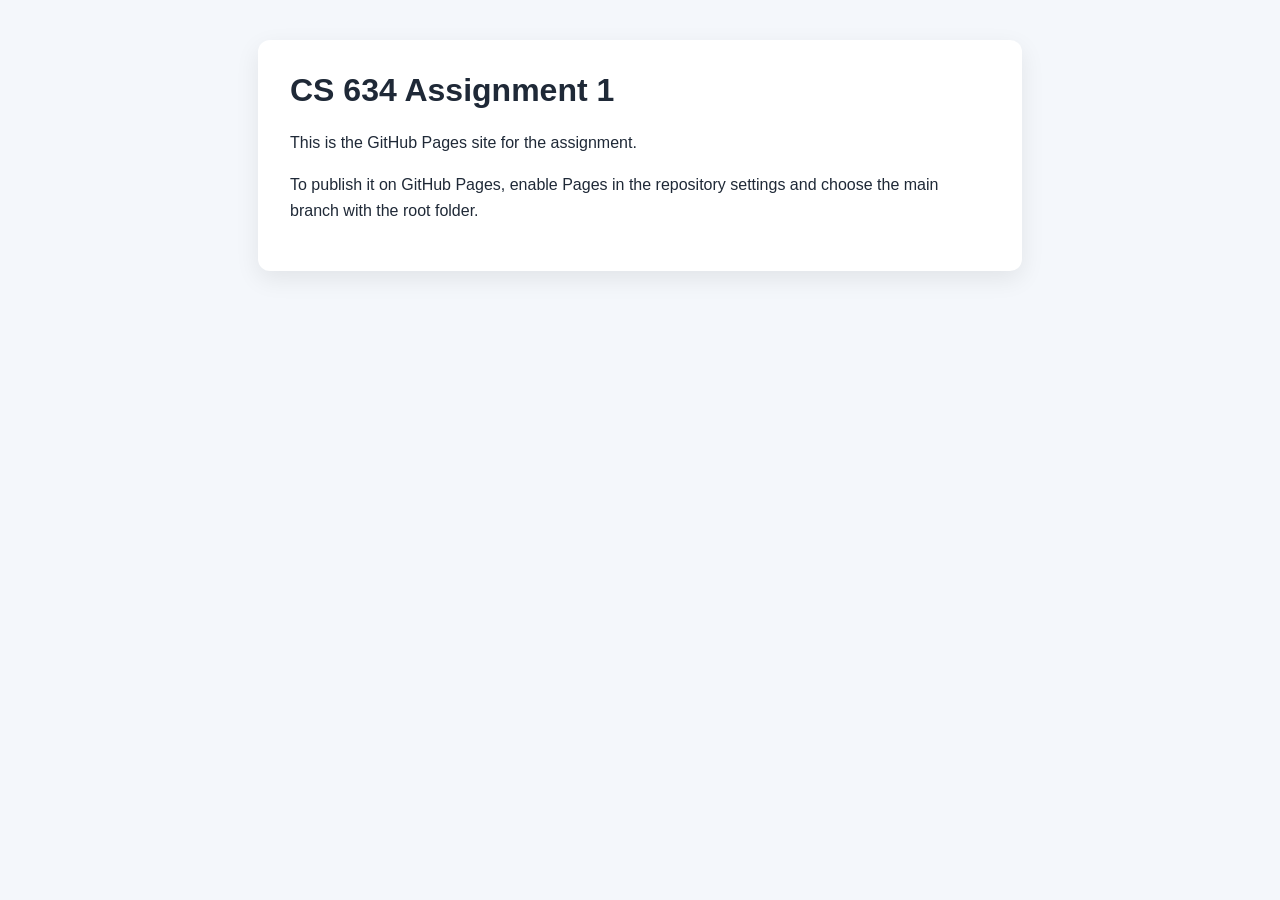
==== commit f8dda0c0: "Add initial GitHub Pages homepage for CS 634 Assignment 1" ====
--- a/index.html
+++ b/index.html
@@ -1,24 +1,38 @@
-<!doctype html>
-<html lang="en"><head><meta charset="utf-8"><meta name="viewport" content="width=device-width,initial-scale=1"><meta name="description" content="A user and market research proposal for a clearer ketubah shopping experience."><title>Choosing a Ketubah — Ketubah research proposal</title><link rel="stylesheet" href="styles.css"></head>
-<body><a class="skip" href="#main">Skip to content</a><header><a class="brand" href="index.html">Choosing a Ketubah<span> A Tool to Browse and Preview Ketubah Options</span></a><nav aria-label="Main navigation"><a href="#research">Research</a><a href="#proposal">Proposal</a><a href="#capabilities">Capabilities</a><a href="references.html">References</a></nav></header>
-<main id="main"><section class="hero"><div><p class="eyebrow">MET CS 634 · Assignment 1 · Even Dankowicz</p><h1>A clearer way to<br>choose a ketubah.</h1><p class="intro">A user and market research proposal for a unified ketubah browsing and configuration tool, using Dankowicz.com as the initial case study.</p><a class="button" href="#proposal">Explore the proposal <span aria-hidden="true">↘</span></a></div><aside class="hero-illustration" aria-label="Concept illustration"><figure class="concept-figure hero-figure"><img src="images/ketubah-schematic.png" width="458" height="572" alt="Schematic illustration with a blue decorative border, ornament, and two columns of placeholder lines representing a text layout." loading="lazy"><figcaption>Concept illustration showing a decorative border and a two-column text layout. Lines indicate where the ketubah text would appear. Created with OpenAI Codex assistance (<a href="references.html#ref-21">OpenAI, 2026</a>).</figcaption></figure></aside></section>
-<section class="section tinted" id="context"><p class="eyebrow">The product in context</p><div class="split"><h2>What is a ketubah?</h2><div><p>A ketubah (plural: ketubot) is a Jewish marriage contract with a tradition of artistic decoration. Its wording and language can vary across communities (<a class="citation" href="references.html#ref-14">Jewish Museum Berlin, n.d.</a>).</p><p>Choosing a ketubah therefore brings together artwork and text. At Dankowicz.com, artist Melanie Dankowicz's online shop for ketubot and other Judaica, shoppers can request changes to colors, fonts, and design details, with a text proof reviewed before completion (<a class="citation" href="references.html#ref-8">Dankowicz, n.d.-d</a>). This proposal addresses how those choices are presented and explored. The shop runs on BigCommerce, an ecommerce platform that provides catalog, product-option, and ordering features.</p></div></div></section>
-<section class="section" id="research"><p class="eyebrow">01 / The problem &amp; the opportunity</p><h2>Make the choices clearer. Help shoppers find their match.</h2><div class="problem-opportunity"><article><h3>The problem: a fragmented browsing experience</h3><p>On Dankowicz.com, a design family can appear as several color- and shape-specific products. Those individual pages can then offer other variations through option menus. For example, the page titled &ldquo;Dragon Ketubah in Blue with Gold&rdquo; also offers other color combinations (<a class="citation" href="references.html#ref-6">Dankowicz, n.d.-b</a>). The mismatch is more explicit on the page titled &ldquo;Garden Ketubah in Sea Blue&rdquo;: during my review, Sea Blue was not explicitly listed among the color choices (<a class="citation" href="references.html#ref-7">Dankowicz, n.d.-c</a>). This creates a browsing problem: is a listing a distinct design, a specific configuration, or an example of a design that can be customized?</p><p>The catalog also places variations from the same family among unrelated designs, making them harder to compare (<a class="citation" href="references.html#ref-9">Dankowicz, n.d.-e</a>).</p><p>A menu groups products by design family, and individual product pages offer choices that update the price. Some personalization, such as adding initials to a tree, is ordered as a separate item; a worksheet and communication with the artist handle further choices (Dankowicz, <a class="citation" href="references.html#ref-5">n.d.-a</a>, <a class="citation" href="references.html#ref-8">n.d.-d</a>).</p><figure class="catalog-example"><p class="browsing-account">During my own visit as a simulated shopper, I tried to find the designs I liked most and eventually stopped. I found roughly 15 subgroup choices in the navigation menu, rather than design-family groups presented in the main catalog. Exploring those subgroups or opening numerous tabs felt like more work than I wanted to invest.</p><hr class="account-divider"><figcaption>Example sequence from the catalog</figcaption><ol class="catalog-sequence"><li>Blooming Tree / Opal</li><li>Meadow / Sage</li><li>Modern Vine / Opal</li><li>Flowery Lace / Gold</li><li>Blooming Tree / Blue</li></ol><p class="small">The two Blooming Tree variations are separated by other designs.</p></figure></article><article><h3 class="opportunity-title">The opportunity: begin with the shopper's preferences</h3><p>In an informal research conversation, MBD, the owner of Dankowicz.com, described an opportunity beyond improving the current interface: buyers tend to have specific preferences, and the website could do more to help them find a choice that fits those preferences.</p><p>MBD explained that additional choices, including bordering, font, and whether the text is monolingual or bilingual, do not appear on the product pages. Shoppers specify these manually on a worksheet when ready to order. The language or language combination also affects font size. Options such as color are already included on product pages. The proposed tool could bring these choices together earlier, helping shoppers explore how artwork and text options combine before completing the worksheet.</p><p>In my review, even options already offered on product pages, such as color, were not consistently illustrated with equivalent examples. Without comparable views of the same design in different colors, it was difficult to assess what changing the color would look like. The proposed previews would address both gaps: making additional choices visible and illustrating supported changes consistently.</p><p>Improving individual product pages would not, by itself, give shoppers a way to explore the collection by their preferences. A unified tool could let them begin with what they already know, such as a preferred material, size, or color, and explore compatible designs and variations together. Those preferences could remain in place as they browse, preview, and compare.</p><p>The opportunity is to give shoppers a more direct way to find a combination they like within the artist's range. Clearer navigation supports that goal, but preference-led exploration is the additional capability the proposal aims to unlock.</p><p>Dankowicz.com was selected because of this opportunity and because I know the owner and wanted the assignment to produce something useful for the business and its shoppers. I have a family connection to the business and am also a potential shopper.</p></article></div></section>
-<section class="section tinted" id="audience"><p class="eyebrow">02 / Audience &amp; research</p><h2>Support the shopper<br>already on the site.</h2><div class="research-columns"><article><p>In an informal research conversation, RAB, a prospective shopper recently engaged to be married, described starting with Google Images, asking friends what they chose, viewing their ketubot, and looking up recommended vendors online. This suggests a journey from images and recommendations to exploring a vendor's own collection.</p><p>The intended audience includes two groups of shoppers visiting Dankowicz.com: those who want to explore available combinations, and those who would prefer a suitable starting configuration and fewer initial decisions. MBD's account of buyers' specific preferences informs the first group; the second is a proposed audience whose needs remain to be tested.</p><p>The current experience does not necessarily meet these different needs. Shoppers who want to explore cannot consistently see equivalent examples of existing choices, and some options are deferred to the ordering worksheet. Shoppers who prefer fewer decisions can use design-family navigation, but still face a choice among sub-designs rather than being offered a starting configuration.</p><h3>Variety is valuable, but comparison takes effort</h3><p>A wider assortment can increase the chance of finding a preferred option and let shoppers retain flexibility within a vendor's offerings. At the same time, larger assortments can raise expectations of an ideal match and make decisions more demanding (<a class="citation" href="references.html#ref-3">Chernev et al., 2015</a>). This tension helps explain the proposal: preserve the artist's variety while making it easier to understand and compare.</p><p>Interactive tools can help shoppers narrow the available options and compare selected alternatives in depth, potentially improving decision quality while reducing effort (<a class="citation" href="references.html#ref-13">H&auml;ubl &amp; Trifts, 2000</a>). The proposed tool would support both stages through flexible browsing and side-by-side comparison.</p></article><article><h3>Start with a useful configuration</h3><p>Customization research also identifies a balance between the value of a tailored product and the complexity of configuring it. A default configuration close to a shopper's preferences can reduce the comparisons needed during customization (<a class="citation" href="references.html#ref-10">Dellaert &amp; Stremersch, 2005</a>). An artist can use previous sales records to choose suitable starting combinations. Retaining selected settings would then avoid repeated choices as shoppers explore designs.</p><h3>Engagement and shared decisions</h3><p>Visitors could browse at their own pace, see how combinations look, compare prices, and return without creating an account. Baymard recommends making saving available to guest users (<a class="citation" href="references.html#ref-22">Scott, 2026</a>). Each combination of selected options would have its own link. Shoppers could bookmark that link to reopen the same selection later, or use a copy-link button to share it with a partner or family member.</p><p>In an informal conversation about wedding decisions generally, MBD described back-and-forth among couples and family members. A shareable link that reopens the same selection could help them discuss the options together.</p></article></div></section>
-<section class="section" id="comparison"><p class="eyebrow">03 / Existing alternatives</p><h2>What other ketubah sites do.</h2><div class="comparison-columns"><div><p class="section-lead">Dankowicz.com was the second result encountered in my Google search for a custom ketubah (<a class="citation" href="references.html#ref-google-search">Google, n.d.</a>). This section compares the other four sites among the first five results and how they help shoppers browse designs and explore customization options.</p><p>On the pages I reviewed, I did not find a workspace where shoppers could preview the effects of their choices, nor did I find systems to retain shopper preferences across designs.</p><div class="context-summary"><h3>Similar storefronts, different ways of organizing the choices.</h3><p>Three of these four alternatives use a familiar retail structure: browse a catalog, open a product page, select options, and see a price. Those options do not always describe the full extent of customization available from the artist (<a class="citation" href="references.html#ref-18">Ketubahome, n.d.</a>; <a class="citation" href="references.html#ref-17">Ketubah.com, n.d.-c</a>; <a class="citation" href="references.html#ref-23">Tallulah Ketubahs, n.d.</a>). Miriam Karp's site takes a different approach, presenting previous artworks in nested galleries and directing visitors toward contact (<a class="citation" href="references.html#ref-15">Karp, n.d.</a>).</p><p>The following accounts introduce each business, explain how its website is organized, and describe the differences observed while shopping. Platform information helps describe the setting; it does not establish why an owner made a particular design decision.</p></div>
-</div><div><div class="vendor-accordions">
-<details name="competitor-sites"><summary>Ketubahome<span>A Shopify storefront with product pages and convenient quick views.</span></summary><p>Ketubahome is an online shop selling ketubah artwork, with both a product collection and a route for custom ketubah requests. It runs on Shopify, an ecommerce platform. Its collection displays individual ketubot that shoppers can open on separate product pages. A quick-view feature also lets shoppers inspect options and see prices without leaving the collection. During the review, this made comparing the cost of different options convenient (<a class="citation" href="references.html#ref-18">Ketubahome, n.d.</a>).</p><p>In my review, Ketubahome used buttons for size selection. This follows Baymard's recommendation to use buttons for size selection (<a class="citation" href="references.html#ref-22">Scott, 2026</a>). The tested choices included size and gold leaf. Changing the gold-leaf choice did not change the displayed image, and the tested selectors did not include language or custom text. The overall experience therefore makes some configuration choices available inside a standard retail flow, while leaving the shopper to understand other customization possibilities separately (<a class="citation" href="references.html#ref-18">Ketubahome, n.d.</a>).</p></details>
-<details name="competitor-sites"><summary>Ketubah.com<span>A multi-artist catalog with prominent filters and a separate text collection.</span></summary><p>Ketubah.com is an online retailer selling ketubot by multiple artists. Unlike a shop centered on one artist's collection, it brings many artists and styles into the same catalog. Shoppers can narrow that catalog using prominent theme, color, price, artist, and category filters, then open an individual design to choose its options (<a class="citation" href="references.html#ref-17">Ketubah.com, n.d.-c</a>).</p><p>Product selection still follows the catalog-to-product-page pattern. In the Forest example, shoppers could choose print stock and size and see the price change, but the preview did not change during testing. The site also provides a substantial text-selection section. Links connect artwork and text, although the relationship between the two parts of the process felt unclear during the review (<a class="citation" href="references.html#ref-16">Ketubah.com, n.d.-a</a>). In another product-page example, Lace Papercut Ketubah, I observed option menus rather than buttons (<a class="citation" href="references.html#ref-lace">Ketubah.com, n.d.-b</a>). This contrasts with Ketubahome's visible size buttons; Baymard's recommendation specifically concerns size selection (<a class="citation" href="references.html#ref-22">Scott, 2026</a>). Its commerce platform has not been established in this study.</p></details>
-<details name="competitor-sites"><summary>Tallulah Ketubahs<span>A studio storefront combining artwork with material and framing choices.</span></summary><p>Tallulah Ketubahs is a studio's online shop selling ketubah artwork, including prints and hand-painted work. Its catalog also includes guest-artist designs. Shoppers browse the collection, open a product page for a design, and choose among the options offered for that work (<a class="citation" href="references.html#ref-23">Tallulah Ketubahs, n.d.</a>).</p><p>The Pomegranate Tree Canopy example offered material, size, and frame/presentation choices. Selecting them changed the price but did not update the preview images during testing. Text options are also offered through linked information. The reviewed pages include Shopify-hosted links, but the platform has not been independently confirmed from the live storefront source in this study (<a class="citation" href="references.html#ref-23">Tallulah Ketubahs, n.d.</a>).</p></details>
-<details name="competitor-sites"><summary>Miriam Karp<span>The simplest site makes the relationships between artworks especially clear.</span></summary><p>CustomKetubah.com presents the work of artist Miriam Karp, who creates custom and print ketubot as well as other artwork. The website credits OtherPeoplesPixels as its provider. It is organized as an artist portfolio rather than a conventional online shop: visitors browse images, open a sub-gallery or design family, and then reach an individual artwork. Some print entries show prices; custom artworks show information such as media and dimensions. The reviewed journey leads toward contacting the artist rather than using an Add to Cart flow (<a class="citation" href="references.html#ref-15">Karp, n.d.</a>).</p><p>The Olive Tree Circle section groups variations within one design family (<a class="citation" href="references.html#ref-15">Karp, n.d.</a>). Its structure makes the relationship explicit: <strong>design family &rarr; variations &rarr; individual artwork</strong>. That clarity stood out alongside the retail sites' mixture of separate listings and within-page options. It provides a useful organizational reference even though it does not provide their integrated retail controls.</p></details>
-</div></div></div></section>
-<section class="section dark" id="proposal"><p class="eyebrow">04 / Proposal &amp; five capability areas</p><div class="proposal-columns"><div class="proposal-overview"><h2>One browsing experience.<br>Several ways to begin.</h2><p>The proposed product is a unified browsing and configuration applet, potentially implemented as a BigCommerce widget. It would bring designs, backing and framing options, materials, text choices, previews, and pricing into a connected experience.</p><p>The central difference is continuity across designs. A shopper who already knows the desired material or size could retain those preferences while exploring compatible artwork. Someone starting with an image could instead choose a design family and compare its variations.</p><p>A grouped gallery and an optional configuration workspace would provide both routes. Shoppers would have access to the range without needing to confront every variation at once.</p><h3>Explore the range, or begin with a default</h3><p>The proposal would offer an artist-selected default configuration as a starting point, with the option to adjust only the choices that matter to the shopper. Those who want to explore could open the broader configuration workspace to preview and compare supported combinations. Neither route would require shoppers to make every available choice before beginning. Whether these routes meet the two groups' needs would be evaluated with shoppers.</p><figure class="concept-figure"><img src="images/default-configuration.png" width="1350" height="870" alt="Concept mockup showing a starting configuration with sage color, a single border, bilingual text layout, and serif font selected. Buttons allow each preference to be changed, with a preview alongside them." loading="lazy"><figcaption>Concept mockup: begin with a default configuration and adjust selected preferences. Schematic artwork, settings, and price are illustrative. Mockup developed with OpenAI Codex assistance (<a href="references.html#ref-21">OpenAI, 2026</a>).</figcaption></figure><figure class="concept-figure comparison-figure"><img src="images/configuration-comparison.png" width="964" height="866" alt="Concept comparison of a saved sage configuration with a single border, bilingual layout, and serif font against a gold configuration with a double border, monolingual layout, and sans serif font. Illustrative prices are 400 and 440 dollars." loading="lazy"><figcaption>Concept mockup: compare selected configurations side by side. Schematic artwork, settings, and prices are illustrative. Mockup developed with OpenAI Codex assistance (<a href="references.html#ref-21">OpenAI, 2026</a>).</figcaption></figure></div><div id="capabilities"><h2>A connected path from browsing to selection.</h2><div class="capabilities">
-<article><span class="number">01</span><div><h3>Flexible browsing &amp; selection</h3><p>Organize design families and variations clearly, with filters for available attributes such as material and size. Retain known preferences as shoppers move among compatible designs. Options would be tailored to the artist's products, with unsupported combinations identified clearly.</p><p class="evidence">This addresses the catalog organization and repeated selection work identified in the review. Design-first screening remains an option rather than a required sequence. The distinction between screening alternatives and evaluating a shortlist informs the approach (<a class="citation" href="references.html#ref-13">H&auml;ubl &amp; Trifts, 2000</a>).</p><p class="evidence">On the Dankowicz.com pages I reviewed, option choices used menus. The proposed interface would expose short option lists as buttons, including size choices where offered, rather than requiring a menu to be opened. Baymard recommends buttons specifically for size selection (<a class="citation" href="references.html#ref-22">Scott, 2026</a>). I also observed buttons rather than menus for option selection on the cited Amazon and EyeBuyDirect pages (<a class="citation" href="references.html#ref-2"><em>Calvin Klein Mens Dress Shirts</em>, n.d.</a>; <a class="citation" href="references.html#ref-20"><em>1.5ct Engagement Ring</em>, n.d.</a>; <a class="citation" href="references.html#ref-12">EyeBuyDirect, n.d.</a>).</p></div></article>
-<article><span class="number">02</span><div><h3>Comprehensive visual previews</h3><p>Show how supported choices affect appearance, using artist-approved images or layers for relevant color, backing, material, framing, bordering, font, and language options, including how language combinations affect font size. A browsing preview would remain separate from the final text proof.</p><p>The proposed content would pair design imagery with material close-ups, size references, prices, and concise explanations of text choices. Consistent views would help shoppers compare the same attributes across alternatives; labels would explain differences that an image alone cannot show.</p><p class="evidence">MBD, the owner of Dankowicz.com, expressed interest in this capability during the informal research conversation. Tested Amazon clothing and jewelry pages and EyeBuyDirect's Belleville page provide examples of product/model photos responding to selections (<a class="citation" href="references.html#ref-2"><em>Calvin Klein Mens Dress Shirts</em>, n.d.</a>; <a class="citation" href="references.html#ref-20"><em>1.5ct Engagement Ring</em>, n.d.</a>; <a class="citation" href="references.html#ref-12">EyeBuyDirect, n.d.</a>).</p></div></article>
-<article><span class="number">03</span><div><h3>Integrated price understanding</h3><p>Keep the price of the current combination visible within the browsing flow and identify custom requests that require a quote. This builds on the dynamic pricing already present in the reviewed sites.</p><p class="evidence">In the informal research conversation, MBD identified understanding pricing as a benefit of the proposed system. The ordering guide confirms that some artwork changes require pricing discussion (<a class="citation" href="references.html#ref-8">Dankowicz, n.d.-d</a>).</p></div></article>
-<article><span class="number">04</span><div><h3>Side-by-side comparison</h3><p>Place selected configurations alongside each other to compare appearance, options, and price. Shoppers could assess alternatives without reconstructing each combination from memory.</p><p class="evidence">This responds to the author's difficulty comparing options. In a simulated online-store study, a comparison matrix improved some aspects of decision quality, providing a rationale for this capability (<a class="citation" href="references.html#ref-13">H&auml;ubl &amp; Trifts, 2000</a>).</p></div></article>
-<article><span class="number">05</span><div><h3>Remember, bookmark &amp; share</h3><p>Automatically remember the last settings in the same browser. A configuration-specific URL could be bookmarked or copied into email or text so a partner or family member can view the same combination. No account or email-sending service would be required.</p><p>In the Amazon and EyeBuyDirect examples I reviewed, URLs already retained some selections, such as color, but not necessarily every selected option (<a class="citation" href="references.html#ref-2"><em>Calvin Klein Mens Dress Shirts</em>, n.d.</a>; <a class="citation" href="references.html#ref-20"><em>1.5ct Engagement Ring</em>, n.d.</a>; <a class="citation" href="references.html#ref-12">EyeBuyDirect, n.d.</a>). The proposed links would reopen the supported configuration, rather than only some of its attributes.</p><p class="evidence">Baymard recommends allowing guests to save products without registering (<a class="citation" href="references.html#ref-22">Scott, 2026</a>). The proposed configuration links extend that idea to returning and sharing. Private names and custom text would stay out of the URL.</p></div></article></div></div></div></section>
-
-<section class="section" id="implementation"><p class="eyebrow">05 / Implementation options</p><div class="split"><h2>Implementation options</h2><div><p>Existing customization tools include Customily, Doogma, Kickflip, and Zakeke (<a class="citation" href="references.html#ref-4">Customily, n.d.</a>; <a class="citation" href="references.html#ref-11">Doogma, 2024</a>; <a class="citation" href="references.html#ref-19">Kickflip, n.d.</a>; <a class="citation" href="references.html#ref-24">Zakeke, n.d.</a>). An existing tool could be adapted, or a custom solution developed. The implementation choice remains open; the proposal focuses on the shopping journey and the capabilities it should support.</p><p>One possible explanation for the limitations observed is that a standard storefront setup may not readily provide a browsing and preview experience tailored to an artist's particular products. Creating that experience could require custom development beyond the setup the retailer would otherwise undertake. The proposed tool would provide that custom experience without requiring the retailer to design and code it themselves.</p></div></div></section>
-<section class="section tinted" id="future-research"><p class="eyebrow">06 / Future research</p><h2>Test how shoppers use the choices.</h2><p>A next step would be to ask ketubah shoppers to try the proposed browsing, preview, comparison, and sharing features. This would help clarify which options they want to retain across designs, how they compare combinations, and whether shared links help them discuss their choices.</p><p>A tool that makes more combinations visible could also raise expectations of finding a perfect match or prolong the search (<a class="citation" href="references.html#ref-3">Chernev et al., 2015</a>). Testing could explore whether grouped browsing, a useful starting configuration, and a manageable comparison set help shoppers find a choice without extending the search unnecessarily. The published research provides a basis for these design decisions; their effect on ketubah shopping remains to be evaluated.</p></section>
-</main><footer><p>Even Dankowicz · MET CS 634 · Assignment 1</p><a href="references.html">AI Use and References</a><a href="PROMPT_LOG.md">Prompt records</a><a href="mockup.html">Optional concept mockup</a><a href="#main">Back to top ↑</a></footer></body></html>
+<!DOCTYPE html>
+<html lang="en">
+  <head>
+    <meta charset="UTF-8" />
+    <meta name="viewport" content="width=device-width, initial-scale=1.0" />
+    <title>CS 634 Assignment 1</title>
+    <style>
+      body {
+        font-family: Arial, sans-serif;
+        margin: 0;
+        padding: 40px 20px;
+        background: #f4f7fb;
+        color: #1f2937;
+      }
+      .container {
+        max-width: 700px;
+        margin: 0 auto;
+        background: white;
+        border-radius: 12px;
+        padding: 32px;
+        box-shadow: 0 8px 24px rgba(0,0,0,0.08);
+      }
+      h1 {
+        margin-top: 0;
+      }
+      p {
+        line-height: 1.6;
+      }
+    </style>
+  </head>
+  <body>
+    <div class="container">
+      <h1>CS 634 Assignment 1</h1>
+      <p>This is the GitHub Pages site for the assignment.</p>
+      <p>To publish it on GitHub Pages, enable Pages in the repository settings and choose the main branch with the root folder.</p>
+    </div>
+  </body>
+</html>
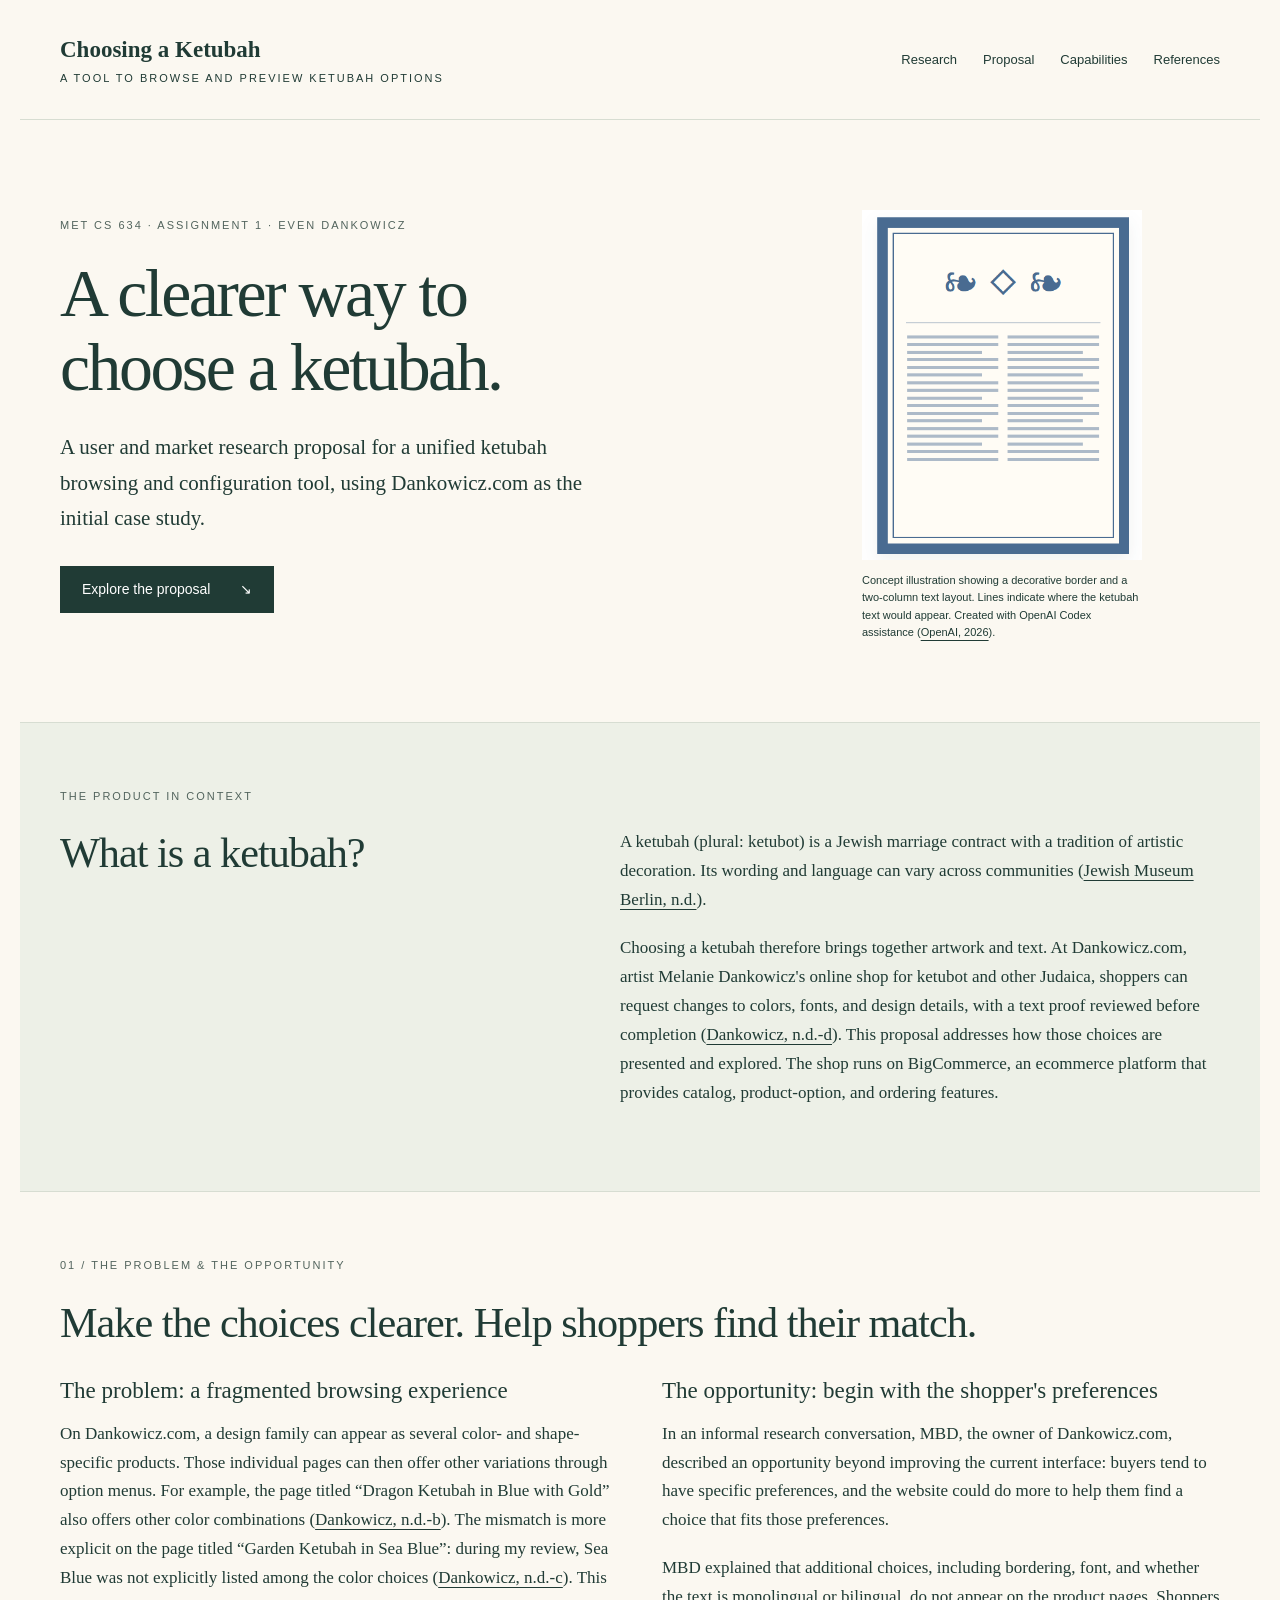
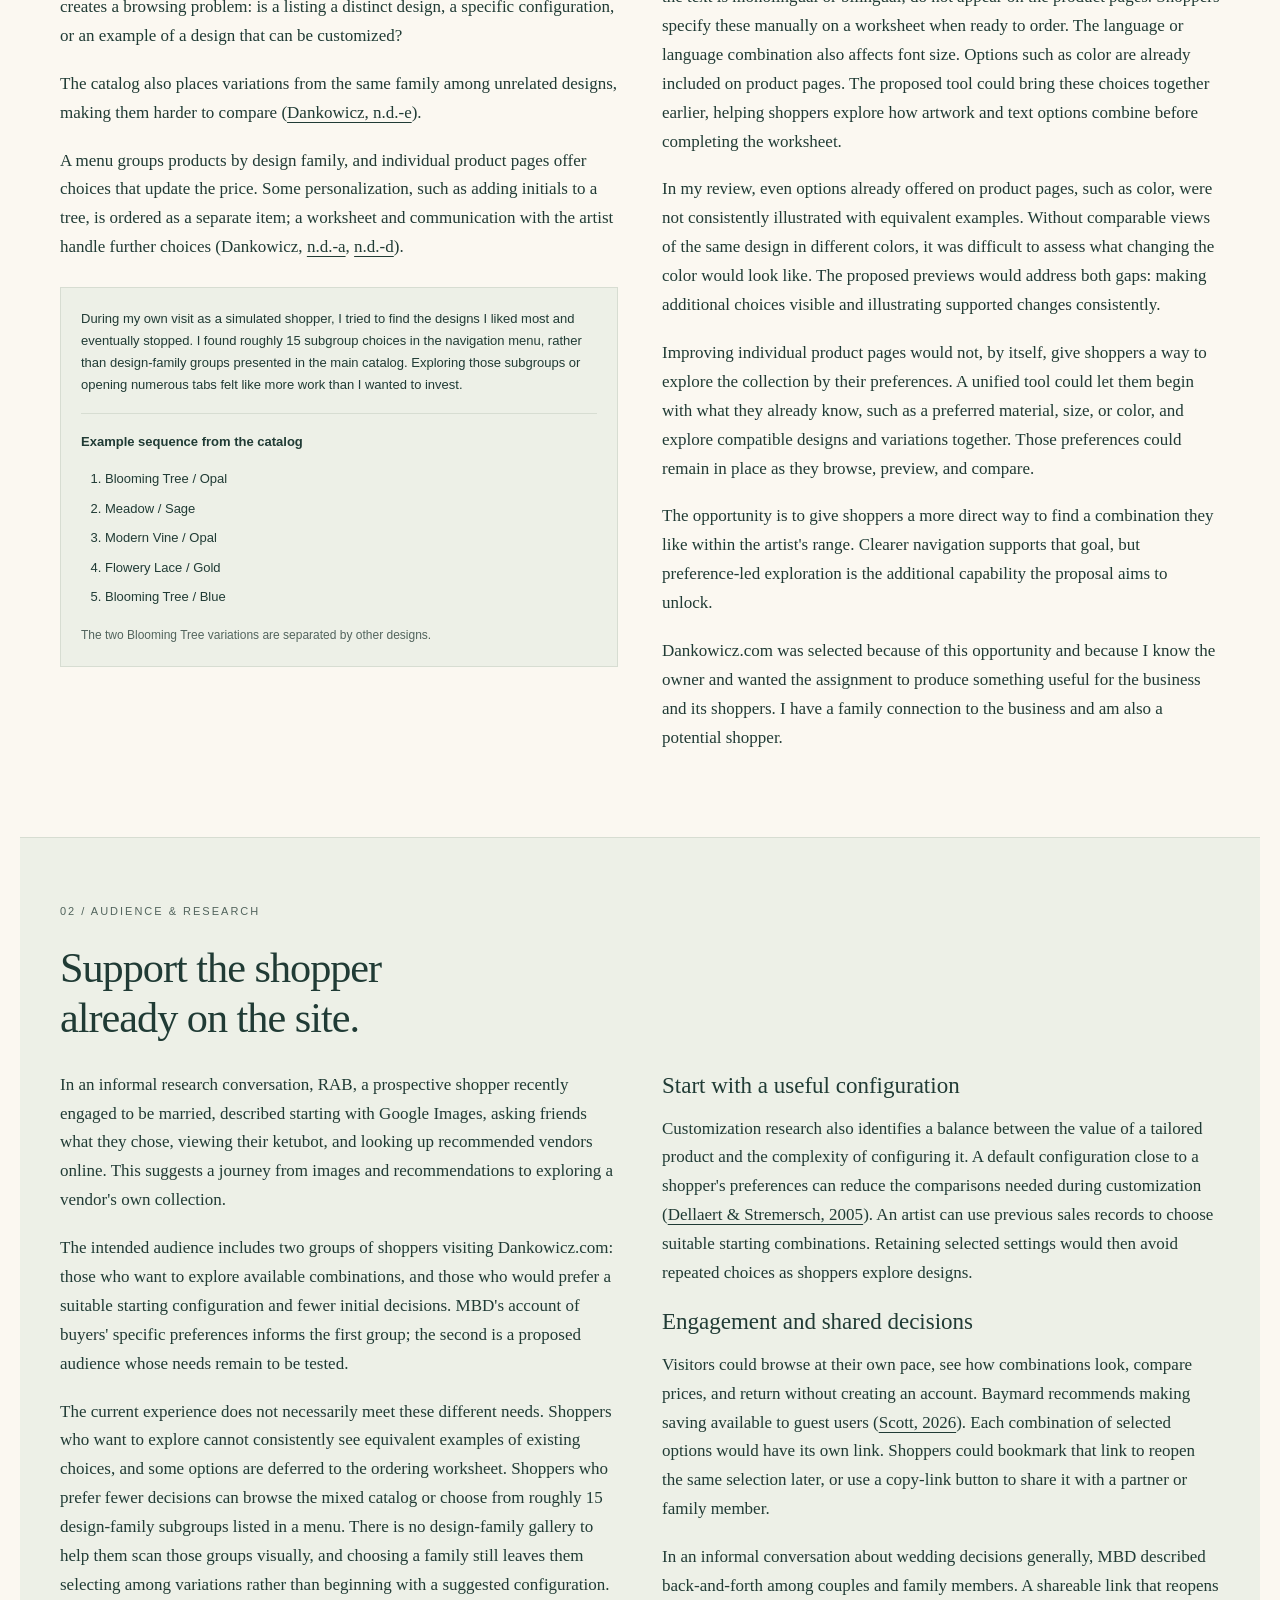
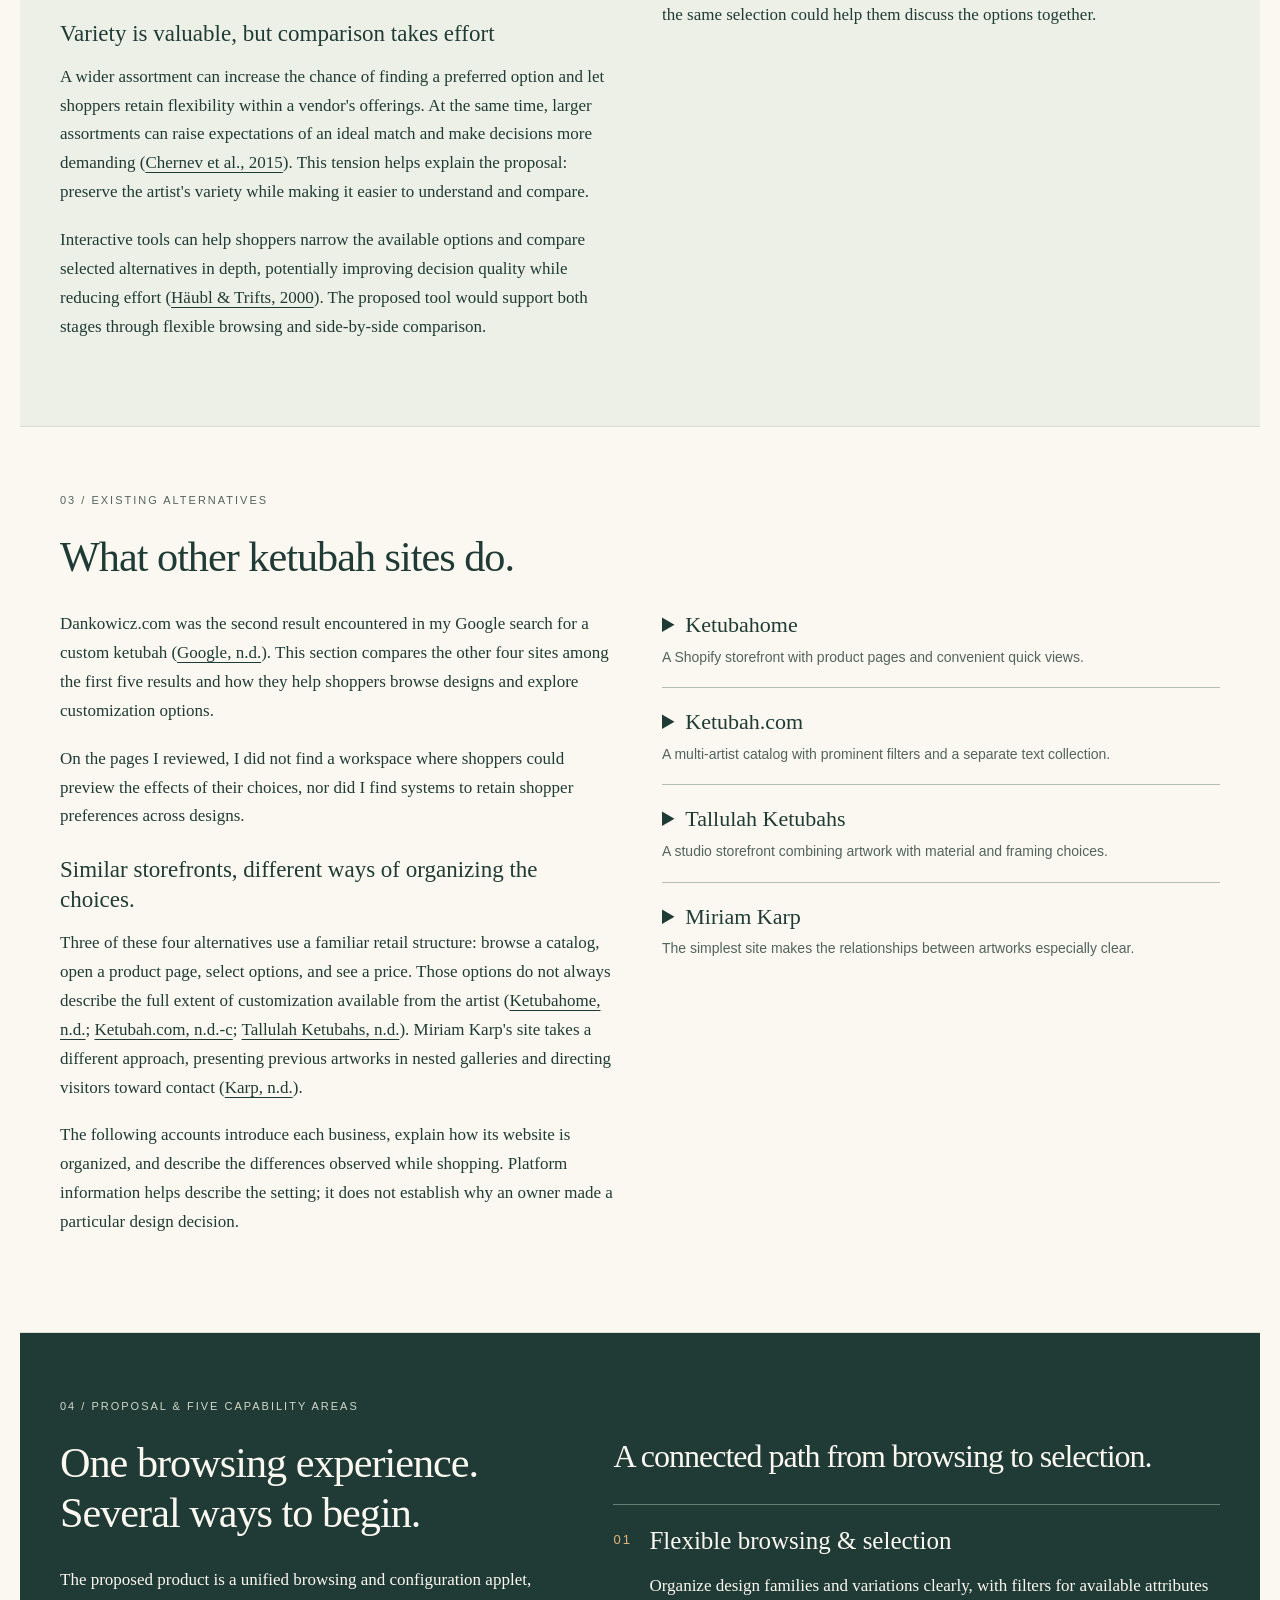
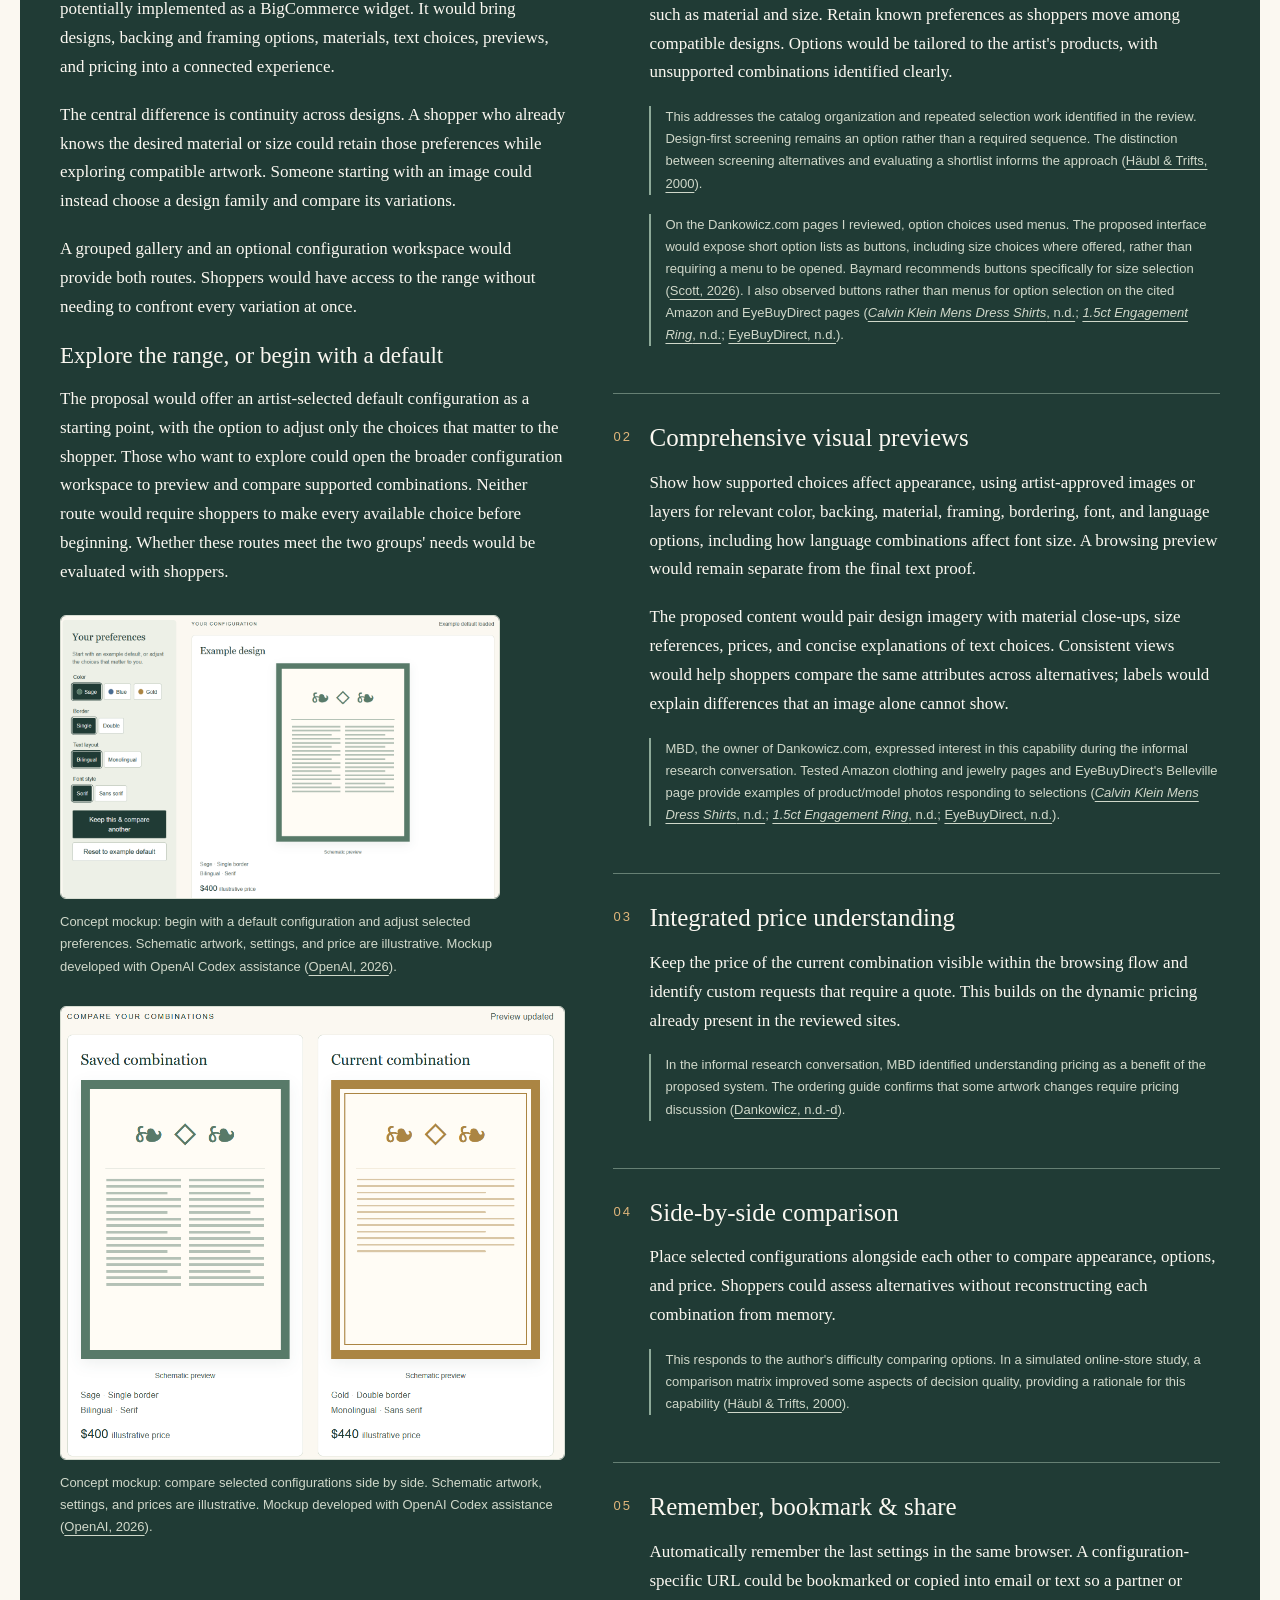
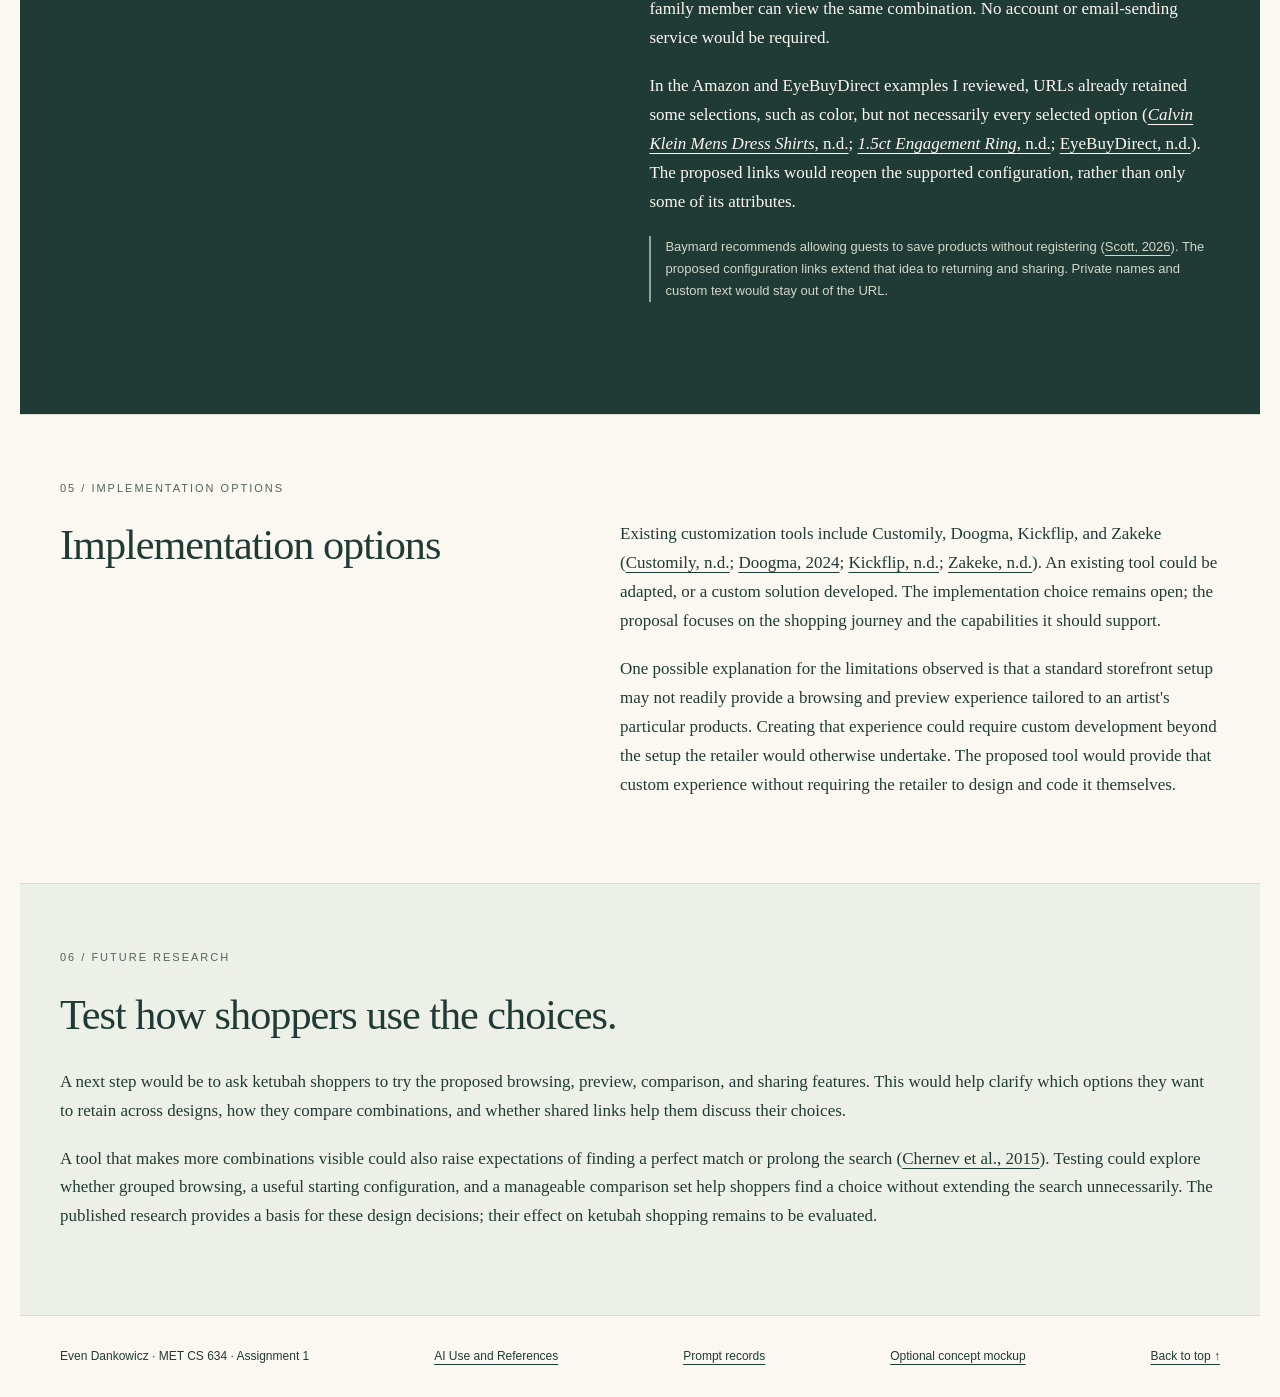
==== commit 4d9ca70e: "updated language" ====
--- a/index.html
+++ b/index.html
@@ -1,38 +1,24 @@
-<!DOCTYPE html>
-<html lang="en">
-  <head>
-    <meta charset="UTF-8" />
-    <meta name="viewport" content="width=device-width, initial-scale=1.0" />
-    <title>CS 634 Assignment 1</title>
-    <style>
-      body {
-        font-family: Arial, sans-serif;
-        margin: 0;
-        padding: 40px 20px;
-        background: #f4f7fb;
-        color: #1f2937;
-      }
-      .container {
-        max-width: 700px;
-        margin: 0 auto;
-        background: white;
-        border-radius: 12px;
-        padding: 32px;
-        box-shadow: 0 8px 24px rgba(0,0,0,0.08);
-      }
-      h1 {
-        margin-top: 0;
-      }
-      p {
-        line-height: 1.6;
-      }
-    </style>
-  </head>
-  <body>
-    <div class="container">
-      <h1>CS 634 Assignment 1</h1>
-      <p>This is the GitHub Pages site for the assignment.</p>
-      <p>To publish it on GitHub Pages, enable Pages in the repository settings and choose the main branch with the root folder.</p>
-    </div>
-  </body>
-</html>
+<!doctype html>
+<html lang="en"><head><meta charset="utf-8"><meta name="viewport" content="width=device-width,initial-scale=1"><meta name="description" content="A user and market research proposal for a clearer ketubah shopping experience."><title>Choosing a Ketubah — Ketubah research proposal</title><link rel="stylesheet" href="styles.css"></head>
+<body><a class="skip" href="#main">Skip to content</a><header><a class="brand" href="index.html">Choosing a Ketubah<span> A Tool to Browse and Preview Ketubah Options</span></a><nav aria-label="Main navigation"><a href="#research">Research</a><a href="#proposal">Proposal</a><a href="#capabilities">Capabilities</a><a href="references.html">References</a></nav></header>
+<main id="main"><section class="hero"><div><p class="eyebrow">MET CS 634 · Assignment 1 · Even Dankowicz</p><h1>A clearer way to<br>choose a ketubah.</h1><p class="intro">A user and market research proposal for a unified ketubah browsing and configuration tool, using Dankowicz.com as the initial case study.</p><a class="button" href="#proposal">Explore the proposal <span aria-hidden="true">↘</span></a></div><aside class="hero-illustration" aria-label="Concept illustration"><figure class="concept-figure hero-figure"><img src="images/ketubah-schematic.png" width="458" height="572" alt="Schematic illustration with a blue decorative border, ornament, and two columns of placeholder lines representing a text layout." loading="lazy"><figcaption>Concept illustration showing a decorative border and a two-column text layout. Lines indicate where the ketubah text would appear. Created with OpenAI Codex assistance (<a href="references.html#ref-21">OpenAI, 2026</a>).</figcaption></figure></aside></section>
+<section class="section tinted" id="context"><p class="eyebrow">The product in context</p><div class="split"><h2>What is a ketubah?</h2><div><p>A ketubah (plural: ketubot) is a Jewish marriage contract with a tradition of artistic decoration. Its wording and language can vary across communities (<a class="citation" href="references.html#ref-14">Jewish Museum Berlin, n.d.</a>).</p><p>Choosing a ketubah therefore brings together artwork and text. At Dankowicz.com, artist Melanie Dankowicz's online shop for ketubot and other Judaica, shoppers can request changes to colors, fonts, and design details, with a text proof reviewed before completion (<a class="citation" href="references.html#ref-8">Dankowicz, n.d.-d</a>). This proposal addresses how those choices are presented and explored. The shop runs on BigCommerce, an ecommerce platform that provides catalog, product-option, and ordering features.</p></div></div></section>
+<section class="section" id="research"><p class="eyebrow">01 / The problem &amp; the opportunity</p><h2>Make the choices clearer. Help shoppers find their match.</h2><div class="problem-opportunity"><article><h3>The problem: a fragmented browsing experience</h3><p>On Dankowicz.com, a design family can appear as several color- and shape-specific products. Those individual pages can then offer other variations through option menus. For example, the page titled &ldquo;Dragon Ketubah in Blue with Gold&rdquo; also offers other color combinations (<a class="citation" href="references.html#ref-6">Dankowicz, n.d.-b</a>). The mismatch is more explicit on the page titled &ldquo;Garden Ketubah in Sea Blue&rdquo;: during my review, Sea Blue was not explicitly listed among the color choices (<a class="citation" href="references.html#ref-7">Dankowicz, n.d.-c</a>). This creates a browsing problem: is a listing a distinct design, a specific configuration, or an example of a design that can be customized?</p><p>The catalog also places variations from the same family among unrelated designs, making them harder to compare (<a class="citation" href="references.html#ref-9">Dankowicz, n.d.-e</a>).</p><p>A menu groups products by design family, and individual product pages offer choices that update the price. Some personalization, such as adding initials to a tree, is ordered as a separate item; a worksheet and communication with the artist handle further choices (Dankowicz, <a class="citation" href="references.html#ref-5">n.d.-a</a>, <a class="citation" href="references.html#ref-8">n.d.-d</a>).</p><figure class="catalog-example"><p class="browsing-account">During my own visit as a simulated shopper, I tried to find the designs I liked most and eventually stopped. I found roughly 15 subgroup choices in the navigation menu, rather than design-family groups presented in the main catalog. Exploring those subgroups or opening numerous tabs felt like more work than I wanted to invest.</p><hr class="account-divider"><figcaption>Example sequence from the catalog</figcaption><ol class="catalog-sequence"><li>Blooming Tree / Opal</li><li>Meadow / Sage</li><li>Modern Vine / Opal</li><li>Flowery Lace / Gold</li><li>Blooming Tree / Blue</li></ol><p class="small">The two Blooming Tree variations are separated by other designs.</p></figure></article><article><h3 class="opportunity-title">The opportunity: begin with the shopper's preferences</h3><p>In an informal research conversation, MBD, the owner of Dankowicz.com, described an opportunity beyond improving the current interface: buyers tend to have specific preferences, and the website could do more to help them find a choice that fits those preferences.</p><p>MBD explained that additional choices, including bordering, font, and whether the text is monolingual or bilingual, do not appear on the product pages. Shoppers specify these manually on a worksheet when ready to order. The language or language combination also affects font size. Options such as color are already included on product pages. The proposed tool could bring these choices together earlier, helping shoppers explore how artwork and text options combine before completing the worksheet.</p><p>In my review, even options already offered on product pages, such as color, were not consistently illustrated with equivalent examples. Without comparable views of the same design in different colors, it was difficult to assess what changing the color would look like. The proposed previews would address both gaps: making additional choices visible and illustrating supported changes consistently.</p><p>Improving individual product pages would not, by itself, give shoppers a way to explore the collection by their preferences. A unified tool could let them begin with what they already know, such as a preferred material, size, or color, and explore compatible designs and variations together. Those preferences could remain in place as they browse, preview, and compare.</p><p>The opportunity is to give shoppers a more direct way to find a combination they like within the artist's range. Clearer navigation supports that goal, but preference-led exploration is the additional capability the proposal aims to unlock.</p><p>Dankowicz.com was selected because of this opportunity and because I know the owner and wanted the assignment to produce something useful for the business and its shoppers. I have a family connection to the business and am also a potential shopper.</p></article></div></section>
+<section class="section tinted" id="audience"><p class="eyebrow">02 / Audience &amp; research</p><h2>Support the shopper<br>already on the site.</h2><div class="research-columns"><article><p>In an informal research conversation, RAB, a prospective shopper recently engaged to be married, described starting with Google Images, asking friends what they chose, viewing their ketubot, and looking up recommended vendors online. This suggests a journey from images and recommendations to exploring a vendor's own collection.</p><p>The intended audience includes two groups of shoppers visiting Dankowicz.com: those who want to explore available combinations, and those who would prefer a suitable starting configuration and fewer initial decisions. MBD's account of buyers' specific preferences informs the first group; the second is a proposed audience whose needs remain to be tested.</p><p>The current experience does not necessarily meet these different needs. Shoppers who want to explore cannot consistently see equivalent examples of existing choices, and some options are deferred to the ordering worksheet. Shoppers who prefer fewer decisions can browse the mixed catalog or choose from roughly 15 design-family subgroups listed in a menu. There is no design-family gallery to help them scan those groups visually, and choosing a family still leaves them selecting among variations rather than beginning with a suggested configuration.</p><h3>Variety is valuable, but comparison takes effort</h3><p>A wider assortment can increase the chance of finding a preferred option and let shoppers retain flexibility within a vendor's offerings. At the same time, larger assortments can raise expectations of an ideal match and make decisions more demanding (<a class="citation" href="references.html#ref-3">Chernev et al., 2015</a>). This tension helps explain the proposal: preserve the artist's variety while making it easier to understand and compare.</p><p>Interactive tools can help shoppers narrow the available options and compare selected alternatives in depth, potentially improving decision quality while reducing effort (<a class="citation" href="references.html#ref-13">H&auml;ubl &amp; Trifts, 2000</a>). The proposed tool would support both stages through flexible browsing and side-by-side comparison.</p></article><article><h3>Start with a useful configuration</h3><p>Customization research also identifies a balance between the value of a tailored product and the complexity of configuring it. A default configuration close to a shopper's preferences can reduce the comparisons needed during customization (<a class="citation" href="references.html#ref-10">Dellaert &amp; Stremersch, 2005</a>). An artist can use previous sales records to choose suitable starting combinations. Retaining selected settings would then avoid repeated choices as shoppers explore designs.</p><h3>Engagement and shared decisions</h3><p>Visitors could browse at their own pace, see how combinations look, compare prices, and return without creating an account. Baymard recommends making saving available to guest users (<a class="citation" href="references.html#ref-22">Scott, 2026</a>). Each combination of selected options would have its own link. Shoppers could bookmark that link to reopen the same selection later, or use a copy-link button to share it with a partner or family member.</p><p>In an informal conversation about wedding decisions generally, MBD described back-and-forth among couples and family members. A shareable link that reopens the same selection could help them discuss the options together.</p></article></div></section>
+<section class="section" id="comparison"><p class="eyebrow">03 / Existing alternatives</p><h2>What other ketubah sites do.</h2><div class="comparison-columns"><div><p class="section-lead">Dankowicz.com was the second result encountered in my Google search for a custom ketubah (<a class="citation" href="references.html#ref-google-search">Google, n.d.</a>). This section compares the other four sites among the first five results and how they help shoppers browse designs and explore customization options.</p><p>On the pages I reviewed, I did not find a workspace where shoppers could preview the effects of their choices, nor did I find systems to retain shopper preferences across designs.</p><div class="context-summary"><h3>Similar storefronts, different ways of organizing the choices.</h3><p>Three of these four alternatives use a familiar retail structure: browse a catalog, open a product page, select options, and see a price. Those options do not always describe the full extent of customization available from the artist (<a class="citation" href="references.html#ref-18">Ketubahome, n.d.</a>; <a class="citation" href="references.html#ref-17">Ketubah.com, n.d.-c</a>; <a class="citation" href="references.html#ref-23">Tallulah Ketubahs, n.d.</a>). Miriam Karp's site takes a different approach, presenting previous artworks in nested galleries and directing visitors toward contact (<a class="citation" href="references.html#ref-15">Karp, n.d.</a>).</p><p>The following accounts introduce each business, explain how its website is organized, and describe the differences observed while shopping. Platform information helps describe the setting; it does not establish why an owner made a particular design decision.</p></div>
+</div><div><div class="vendor-accordions">
+<details name="competitor-sites"><summary>Ketubahome<span>A Shopify storefront with product pages and convenient quick views.</span></summary><p>Ketubahome is an online shop selling ketubah artwork, with both a product collection and a route for custom ketubah requests. It runs on Shopify, an ecommerce platform. Its collection displays individual ketubot that shoppers can open on separate product pages. A quick-view feature also lets shoppers inspect options and see prices without leaving the collection. During the review, this made comparing the cost of different options convenient (<a class="citation" href="references.html#ref-18">Ketubahome, n.d.</a>).</p><p>In my review, Ketubahome used buttons for size selection. This follows Baymard's recommendation to use buttons for size selection (<a class="citation" href="references.html#ref-22">Scott, 2026</a>). The tested choices included size and gold leaf. Changing the gold-leaf choice did not change the displayed image, and the tested selectors did not include language or custom text. The overall experience therefore makes some configuration choices available inside a standard retail flow, while leaving the shopper to understand other customization possibilities separately (<a class="citation" href="references.html#ref-18">Ketubahome, n.d.</a>).</p></details>
+<details name="competitor-sites"><summary>Ketubah.com<span>A multi-artist catalog with prominent filters and a separate text collection.</span></summary><p>Ketubah.com is an online retailer selling ketubot by multiple artists. Unlike a shop centered on one artist's collection, it brings many artists and styles into the same catalog. Shoppers can narrow that catalog using prominent theme, color, price, artist, and category filters, then open an individual design to choose its options (<a class="citation" href="references.html#ref-17">Ketubah.com, n.d.-c</a>).</p><p>Product selection still follows the catalog-to-product-page pattern. In the Forest example, shoppers could choose print stock and size and see the price change, but the preview did not change during testing. The site also provides a substantial text-selection section. Links connect artwork and text, although the relationship between the two parts of the process felt unclear during the review (<a class="citation" href="references.html#ref-16">Ketubah.com, n.d.-a</a>). In another product-page example, Lace Papercut Ketubah, I observed option menus rather than buttons (<a class="citation" href="references.html#ref-lace">Ketubah.com, n.d.-b</a>). This contrasts with Ketubahome's visible size buttons; Baymard's recommendation specifically concerns size selection (<a class="citation" href="references.html#ref-22">Scott, 2026</a>). Its commerce platform has not been established in this study.</p></details>
+<details name="competitor-sites"><summary>Tallulah Ketubahs<span>A studio storefront combining artwork with material and framing choices.</span></summary><p>Tallulah Ketubahs is a studio's online shop selling ketubah artwork, including prints and hand-painted work. Its catalog also includes guest-artist designs. Shoppers browse the collection, open a product page for a design, and choose among the options offered for that work (<a class="citation" href="references.html#ref-23">Tallulah Ketubahs, n.d.</a>).</p><p>The Pomegranate Tree Canopy example offered material, size, and frame/presentation choices. Selecting them changed the price but did not update the preview images during testing. Text options are also offered through linked information. The reviewed pages include Shopify-hosted links, but the platform has not been independently confirmed from the live storefront source in this study (<a class="citation" href="references.html#ref-23">Tallulah Ketubahs, n.d.</a>).</p></details>
+<details name="competitor-sites"><summary>Miriam Karp<span>The simplest site makes the relationships between artworks especially clear.</span></summary><p>CustomKetubah.com presents the work of artist Miriam Karp, who creates custom and print ketubot as well as other artwork. The website credits OtherPeoplesPixels as its provider. It is organized as an artist portfolio rather than a conventional online shop: visitors browse images, open a sub-gallery or design family, and then reach an individual artwork. Some print entries show prices; custom artworks show information such as media and dimensions. The reviewed journey leads toward contacting the artist rather than using an Add to Cart flow (<a class="citation" href="references.html#ref-15">Karp, n.d.</a>).</p><p>The Olive Tree Circle section groups variations within one design family (<a class="citation" href="references.html#ref-15">Karp, n.d.</a>). Its structure makes the relationship explicit: <strong>design family &rarr; variations &rarr; individual artwork</strong>. That clarity stood out alongside the retail sites' mixture of separate listings and within-page options. It provides a useful organizational reference even though it does not provide their integrated retail controls.</p></details>
+</div></div></div></section>
+<section class="section dark" id="proposal"><p class="eyebrow">04 / Proposal &amp; five capability areas</p><div class="proposal-columns"><div class="proposal-overview"><h2>One browsing experience.<br>Several ways to begin.</h2><p>The proposed product is a unified browsing and configuration applet, potentially implemented as a BigCommerce widget. It would bring designs, backing and framing options, materials, text choices, previews, and pricing into a connected experience.</p><p>The central difference is continuity across designs. A shopper who already knows the desired material or size could retain those preferences while exploring compatible artwork. Someone starting with an image could instead choose a design family and compare its variations.</p><p>A grouped gallery and an optional configuration workspace would provide both routes. Shoppers would have access to the range without needing to confront every variation at once.</p><h3>Explore the range, or begin with a default</h3><p>The proposal would offer an artist-selected default configuration as a starting point, with the option to adjust only the choices that matter to the shopper. Those who want to explore could open the broader configuration workspace to preview and compare supported combinations. Neither route would require shoppers to make every available choice before beginning. Whether these routes meet the two groups' needs would be evaluated with shoppers.</p><figure class="concept-figure"><img src="images/default-configuration.png" width="1350" height="870" alt="Concept mockup showing a starting configuration with sage color, a single border, bilingual text layout, and serif font selected. Buttons allow each preference to be changed, with a preview alongside them." loading="lazy"><figcaption>Concept mockup: begin with a default configuration and adjust selected preferences. Schematic artwork, settings, and price are illustrative. Mockup developed with OpenAI Codex assistance (<a href="references.html#ref-21">OpenAI, 2026</a>).</figcaption></figure><figure class="concept-figure comparison-figure"><img src="images/configuration-comparison.png" width="964" height="866" alt="Concept comparison of a saved sage configuration with a single border, bilingual layout, and serif font against a gold configuration with a double border, monolingual layout, and sans serif font. Illustrative prices are 400 and 440 dollars." loading="lazy"><figcaption>Concept mockup: compare selected configurations side by side. Schematic artwork, settings, and prices are illustrative. Mockup developed with OpenAI Codex assistance (<a href="references.html#ref-21">OpenAI, 2026</a>).</figcaption></figure></div><div id="capabilities"><h2>A connected path from browsing to selection.</h2><div class="capabilities">
+<article><span class="number">01</span><div><h3>Flexible browsing &amp; selection</h3><p>Organize design families and variations clearly, with filters for available attributes such as material and size. Retain known preferences as shoppers move among compatible designs. Options would be tailored to the artist's products, with unsupported combinations identified clearly.</p><p class="evidence">This addresses the catalog organization and repeated selection work identified in the review. Design-first screening remains an option rather than a required sequence. The distinction between screening alternatives and evaluating a shortlist informs the approach (<a class="citation" href="references.html#ref-13">H&auml;ubl &amp; Trifts, 2000</a>).</p><p class="evidence">On the Dankowicz.com pages I reviewed, option choices used menus. The proposed interface would expose short option lists as buttons, including size choices where offered, rather than requiring a menu to be opened. Baymard recommends buttons specifically for size selection (<a class="citation" href="references.html#ref-22">Scott, 2026</a>). I also observed buttons rather than menus for option selection on the cited Amazon and EyeBuyDirect pages (<a class="citation" href="references.html#ref-2"><em>Calvin Klein Mens Dress Shirts</em>, n.d.</a>; <a class="citation" href="references.html#ref-20"><em>1.5ct Engagement Ring</em>, n.d.</a>; <a class="citation" href="references.html#ref-12">EyeBuyDirect, n.d.</a>).</p></div></article>
+<article><span class="number">02</span><div><h3>Comprehensive visual previews</h3><p>Show how supported choices affect appearance, using artist-approved images or layers for relevant color, backing, material, framing, bordering, font, and language options, including how language combinations affect font size. A browsing preview would remain separate from the final text proof.</p><p>The proposed content would pair design imagery with material close-ups, size references, prices, and concise explanations of text choices. Consistent views would help shoppers compare the same attributes across alternatives; labels would explain differences that an image alone cannot show.</p><p class="evidence">MBD, the owner of Dankowicz.com, expressed interest in this capability during the informal research conversation. Tested Amazon clothing and jewelry pages and EyeBuyDirect's Belleville page provide examples of product/model photos responding to selections (<a class="citation" href="references.html#ref-2"><em>Calvin Klein Mens Dress Shirts</em>, n.d.</a>; <a class="citation" href="references.html#ref-20"><em>1.5ct Engagement Ring</em>, n.d.</a>; <a class="citation" href="references.html#ref-12">EyeBuyDirect, n.d.</a>).</p></div></article>
+<article><span class="number">03</span><div><h3>Integrated price understanding</h3><p>Keep the price of the current combination visible within the browsing flow and identify custom requests that require a quote. This builds on the dynamic pricing already present in the reviewed sites.</p><p class="evidence">In the informal research conversation, MBD identified understanding pricing as a benefit of the proposed system. The ordering guide confirms that some artwork changes require pricing discussion (<a class="citation" href="references.html#ref-8">Dankowicz, n.d.-d</a>).</p></div></article>
+<article><span class="number">04</span><div><h3>Side-by-side comparison</h3><p>Place selected configurations alongside each other to compare appearance, options, and price. Shoppers could assess alternatives without reconstructing each combination from memory.</p><p class="evidence">This responds to the author's difficulty comparing options. In a simulated online-store study, a comparison matrix improved some aspects of decision quality, providing a rationale for this capability (<a class="citation" href="references.html#ref-13">H&auml;ubl &amp; Trifts, 2000</a>).</p></div></article>
+<article><span class="number">05</span><div><h3>Remember, bookmark &amp; share</h3><p>Automatically remember the last settings in the same browser. A configuration-specific URL could be bookmarked or copied into email or text so a partner or family member can view the same combination. No account or email-sending service would be required.</p><p>In the Amazon and EyeBuyDirect examples I reviewed, URLs already retained some selections, such as color, but not necessarily every selected option (<a class="citation" href="references.html#ref-2"><em>Calvin Klein Mens Dress Shirts</em>, n.d.</a>; <a class="citation" href="references.html#ref-20"><em>1.5ct Engagement Ring</em>, n.d.</a>; <a class="citation" href="references.html#ref-12">EyeBuyDirect, n.d.</a>). The proposed links would reopen the supported configuration, rather than only some of its attributes.</p><p class="evidence">Baymard recommends allowing guests to save products without registering (<a class="citation" href="references.html#ref-22">Scott, 2026</a>). The proposed configuration links extend that idea to returning and sharing. Private names and custom text would stay out of the URL.</p></div></article></div></div></div></section>
+
+<section class="section" id="implementation"><p class="eyebrow">05 / Implementation options</p><div class="split"><h2>Implementation options</h2><div><p>Existing customization tools include Customily, Doogma, Kickflip, and Zakeke (<a class="citation" href="references.html#ref-4">Customily, n.d.</a>; <a class="citation" href="references.html#ref-11">Doogma, 2024</a>; <a class="citation" href="references.html#ref-19">Kickflip, n.d.</a>; <a class="citation" href="references.html#ref-24">Zakeke, n.d.</a>). An existing tool could be adapted, or a custom solution developed. The implementation choice remains open; the proposal focuses on the shopping journey and the capabilities it should support.</p><p>One possible explanation for the limitations observed is that a standard storefront setup may not readily provide a browsing and preview experience tailored to an artist's particular products. Creating that experience could require custom development beyond the setup the retailer would otherwise undertake. The proposed tool would provide that custom experience without requiring the retailer to design and code it themselves.</p></div></div></section>
+<section class="section tinted" id="future-research"><p class="eyebrow">06 / Future research</p><h2>Test how shoppers use the choices.</h2><p>A next step would be to ask ketubah shoppers to try the proposed browsing, preview, comparison, and sharing features. This would help clarify which options they want to retain across designs, how they compare combinations, and whether shared links help them discuss their choices.</p><p>A tool that makes more combinations visible could also raise expectations of finding a perfect match or prolong the search (<a class="citation" href="references.html#ref-3">Chernev et al., 2015</a>). Testing could explore whether grouped browsing, a useful starting configuration, and a manageable comparison set help shoppers find a choice without extending the search unnecessarily. The published research provides a basis for these design decisions; their effect on ketubah shopping remains to be evaluated.</p></section>
+</main><footer><p>Even Dankowicz · MET CS 634 · Assignment 1</p><a href="references.html">AI Use and References</a><a href="PROMPT_LOG.md">Prompt records</a><a href="mockup.html">Optional concept mockup</a><a href="#main">Back to top ↑</a></footer></body></html>
--- a/styles.css
+++ b/styles.css
@@ -0,0 +1,39 @@
+:root{--ink:#203b35;--muted:#52645d;--paper:#fbf8f1;--line:#d7ddd2;--accent:#d9a763;--tint:#edf0e7}*{box-sizing:border-box}html{scroll-behavior:smooth;scroll-padding-top:24px}body{margin:0;background:var(--paper);color:var(--ink);font:17px/1.7 Georgia,'Times New Roman',serif}a{color:inherit;text-underline-offset:4px}a:hover{color:#946023}a:focus-visible,summary:focus-visible{outline:3px solid #b2752f;outline-offset:5px}header,footer{max-width:1240px;margin:auto;padding:30px 40px;display:flex;align-items:center;justify-content:space-between;gap:24px}header{border-bottom:1px solid var(--line)}.brand{text-decoration:none;font-size:23px;font-weight:bold}.brand span{display:block;font:11px/1.8 Arial,sans-serif;letter-spacing:2px;text-transform:uppercase;font-weight:normal}nav{display:flex;gap:26px;font:13px Arial,sans-serif}nav a{text-decoration:none}.skip{position:absolute;left:16px;top:-100px;background:white;padding:12px;z-index:5}.skip:focus{top:12px}main{max-width:1240px;margin:auto}.hero{display:grid;grid-template-columns:1.5fr 1fr;gap:70px;padding:90px 40px 80px;align-items:center}.eyebrow,.label{font:11px/1.5 Arial,sans-serif;letter-spacing:2px;text-transform:uppercase}.eyebrow{margin:0 0 24px;color:var(--muted)}h1{font-size:clamp(42px,5.3vw,70px);line-height:1.08;font-weight:normal;letter-spacing:-2.5px;margin:20px 0 26px}h2{font-size:clamp(30px,3.3vw,43px);line-height:1.18;font-weight:normal;letter-spacing:-1px;margin:0 0 28px}h3{font-size:23px;line-height:1.3;font-weight:normal;margin:10px 0 14px}p{margin:0 0 19px}.intro{font-size:21px;max-width:570px}.button{display:inline-flex;gap:30px;align-items:center;background:var(--ink);color:white;padding:13px 22px;text-decoration:none;font:14px/1.5 Arial,sans-serif;margin:10px 0 22px}.button:hover{background:#355a4e;color:white}.small{font:12px/1.7 Arial,sans-serif;color:var(--muted)}.hero-note{padding:42px;background:var(--tint);border-radius:120px 120px 2px 2px;border:1px solid var(--line);padding-top:64px}.number{font:13px Arial,sans-serif;letter-spacing:2px;color:#8a6239}.hero-note h2{font-size:36px;margin-top:28px}.tags{display:flex;gap:8px;margin:28px 0}.tags span{border:1px solid #acb9ac;border-radius:30px;padding:6px 12px;font:12px Arial,sans-serif}.section{padding:65px 40px;border-top:1px solid var(--line)}.split{display:grid;grid-template-columns:1fr 1.25fr;gap:80px}.split h2{max-width:440px}.evidence{font:13px/1.7 Arial,sans-serif;color:var(--muted);border-left:2px solid #b6c5b3;padding-left:14px}.sequence{display:flex;flex-wrap:wrap;gap:8px;margin-top:25px}.sequence span{font:12px Arial,sans-serif;padding:12px;background:var(--tint);border:1px solid var(--line)}.tinted{background:var(--tint)}.research-grid{display:grid;grid-template-columns:repeat(3,1fr);gap:32px;margin:35px 0 20px}.research-grid article{border-top:1px solid #b4c1b2;padding-top:20px}.research-grid p{font-size:16px}.label{color:var(--muted)}details{margin-top:28px;padding:18px 0;border-top:1px solid #b4c1b2}summary{cursor:pointer;font:14px/1.6 Arial,sans-serif;font-weight:bold}details p{margin-top:20px;font-size:16px}.section-lead{max-width:720px}.table-wrap{overflow-x:auto}table{border-collapse:collapse;width:100%;font:14px/1.65 Arial,sans-serif;min-width:650px}caption{text-align:left;padding:15px 0;color:var(--muted)}th,td{text-align:left;vertical-align:top;padding:18px 15px;border-bottom:1px solid var(--line)}thead{background:var(--tint)}th{font-weight:600}tbody th{width:18%}td:nth-child(2){width:27%}.dark{background:var(--ink);color:var(--paper)}.dark .eyebrow,.dark .small{color:#d0d8ca}.journey{padding:0;list-style:none;counter-reset:steps;display:grid;grid-template-columns:repeat(3,1fr);gap:35px;margin:35px 0}.journey li{counter-increment:steps;border-top:1px solid #668074;padding-top:18px;font-size:16px}.journey li:before{content:'0' counter(steps);display:block;color:#e0b67b;font:13px Arial;margin-bottom:20px}.journey span{display:block;font-size:22px;line-height:1.3;margin-bottom:12px}.capabilities article{display:grid;grid-template-columns:65px 1fr;border-top:1px solid var(--line);padding:28px 0;max-width:900px}.capabilities h3{font-size:28px;margin-top:0}.capabilities .number{padding-top:7px}.capabilities p{max-width:760px}footer{border-top:1px solid var(--line);font:12px/1.7 Arial,sans-serif;flex-wrap:wrap}footer p{margin:0}.references{max-width:900px}.references li{margin-bottom:24px;overflow-wrap:anywhere}.notice{border-left:3px solid var(--accent);padding:16px 22px;background:var(--tint)}@media(max-width:760px){header{align-items:flex-start;flex-direction:column;padding:22px}nav{gap:18px;flex-wrap:wrap}.hero{grid-template-columns:1fr;padding:45px 22px;gap:30px}.hero-note{border-radius:65px 65px 0 0;padding:36px}.section{padding:42px 22px}.split{grid-template-columns:1fr;gap:6px}.research-grid,.journey{grid-template-columns:1fr;gap:16px}h1{letter-spacing:-1.5px}.capabilities article{grid-template-columns:40px 1fr}footer{padding:25px 22px}}@media(prefers-reduced-motion:reduce){html{scroll-behavior:auto}}@media print{nav,.button,.skip{display:none}.hero,.section{padding:24px 0}.dark{background:white;color:var(--ink)}.dark .eyebrow,.dark .small{color:var(--muted)}body{background:white;font-size:11pt}.research-grid{gap:20px}h1{font-size:38pt}h2{font-size:25pt}details{display:block}footer{padding:20px 0}a{color:inherit}}
+
+.apa-references{list-style:none;padding-left:2em}.apa-references li{padding-left:0;text-indent:-2em;margin-bottom:24px}
+
+.catalog-example{margin:25px 0;padding:20px;background:var(--tint);border:1px solid var(--line)}.catalog-example figcaption{font:600 13px/1.6 Arial,sans-serif;margin-bottom:12px}.catalog-sequence{padding-left:24px;margin:0 0 14px;font:14px/1.8 Arial,sans-serif}.catalog-sequence li{padding:3px 0}.catalog-example p{margin-bottom:0}
+
+.vendor-studies{margin-top:35px}.vendor-studies article{padding:30px 0;border-top:1px solid var(--line);max-width:870px}.vendor-studies h3{font-size:28px;max-width:720px}.vendor-studies p{max-width:800px}.vendor-studies .label{margin-bottom:12px}.vendor-studies .case-study{background:var(--tint);padding:28px;margin:16px 0 24px;border-left:3px solid var(--accent)}
+
+.context-summary{max-width:850px;margin:30px 0}.case-study-note{max-width:850px;background:var(--tint);border-left:3px solid var(--accent);padding:24px;margin:25px 0}.case-study-note p:last-child{margin-bottom:0}.vendor-accordions{max-width:850px}.vendor-accordions details{margin:0;padding:19px 0}.vendor-accordions summary{font:20px/1.4 Georgia,serif;font-weight:normal}.vendor-accordions summary span{display:block;font:14px/1.6 Arial,sans-serif;color:var(--muted);margin-top:5px}.vendor-accordions details p{font-size:17px;line-height:1.7}
+
+.primary-research{margin-top:30px;max-width:850px}.primary-research article{border-top:1px solid var(--line);padding:18px 0}.primary-research article p:last-child{margin-bottom:0}
+
+.hero-topics{font:14px/1.7 Arial,sans-serif;color:var(--muted);margin:24px 0;word-spacing:4px}.study-meta{font:12px/1.7 Arial,sans-serif;color:var(--muted);margin-top:0}
+
+.catalog-example .browsing-account{margin:0 0 18px;font:16px/1.7 Georgia,serif;color:var(--ink);border:0;padding:0}.account-divider{border:0;border-top:1px solid var(--line);margin:0 0 18px}
+
+.catalog-example{font:13px/1.7 Arial,sans-serif}.catalog-example .browsing-account{font:13px/1.7 Arial,sans-serif;margin-bottom:16px}.catalog-example figcaption{font:600 13px/1.6 Arial,sans-serif}.catalog-example .catalog-sequence{font:13px/1.8 Arial,sans-serif}.catalog-example .small{font:12px/1.7 Arial,sans-serif}
+
+.opportunity-heading{margin-top:32px}
+
+.problem-opportunity{display:grid;grid-template-columns:minmax(0,1fr) minmax(0,1fr);gap:44px;align-items:start}.problem-opportunity article{min-width:0}.problem-opportunity h3{margin-top:0}.problem-opportunity .catalog-example{margin-bottom:0}@media(max-width:760px){.problem-opportunity{grid-template-columns:1fr;gap:32px}}
+
+.apa-references li{scroll-margin-top:28px}.apa-references li:target{background:var(--tint);outline:2px solid var(--accent);outline-offset:8px}.citation{text-decoration-thickness:1px}
+
+.research-columns,.comparison-columns{display:grid;grid-template-columns:minmax(0,1fr) minmax(0,1fr);gap:44px;align-items:start}.research-columns article,.comparison-columns>div{min-width:0}.research-columns article>h3:first-child{margin-top:0}.comparison-columns .context-summary{margin-top:24px}.comparison-columns .vendor-accordions details:first-child{border-top:0;padding-top:0}.comparison-columns .vendor-accordions summary{font-size:22px}.comparison-columns .vendor-accordions details p{font-size:16px}@media(max-width:760px){.research-columns,.comparison-columns{grid-template-columns:1fr;gap:30px}}
+
+.concept-figure{margin:32px 0 0}.concept-figure img{display:block;width:100%;height:auto;border:1px solid var(--line);border-radius:6px}.concept-figure figcaption{font:13px/1.7 Arial,sans-serif;margin-top:12px}.dark .concept-figure figcaption{color:#d0d8ca}
+
+#proposal .concept-figure{max-width:440px;margin-top:28px}
+
+.comparison-figure{max-width:620px}
+
+.proposal-columns{display:grid;grid-template-columns:minmax(0,1fr) minmax(0,1.2fr);gap:48px;align-items:start}.proposal-columns>div{min-width:0}.proposal-columns .capabilities article{grid-template-columns:36px minmax(0,1fr)}.proposal-columns .capabilities h3{font-size:25px}.proposal-columns #capabilities>h2{font-size:32px}.proposal-columns .capabilities article:first-child{padding-top:20px}#proposal .comparison-figure{max-width:100%}@media(max-width:900px){.proposal-columns{grid-template-columns:1fr;gap:42px}}
+
+#proposal.dark .evidence{color:#d0d8ca;border-left-color:#8da998}#proposal.dark .number{color:#e0b67b}#proposal.dark .capabilities article{border-top-color:#668074}#proposal.dark a:hover{color:#e0b67b}
+
+.intro-figure{max-width:260px;margin-top:22px}
+
+.hero-illustration{display:flex;justify-content:center}.hero-figure{max-width:280px;margin:0}.hero-figure img{border:0;border-radius:0}.hero-figure figcaption{font-size:11px;line-height:1.6}
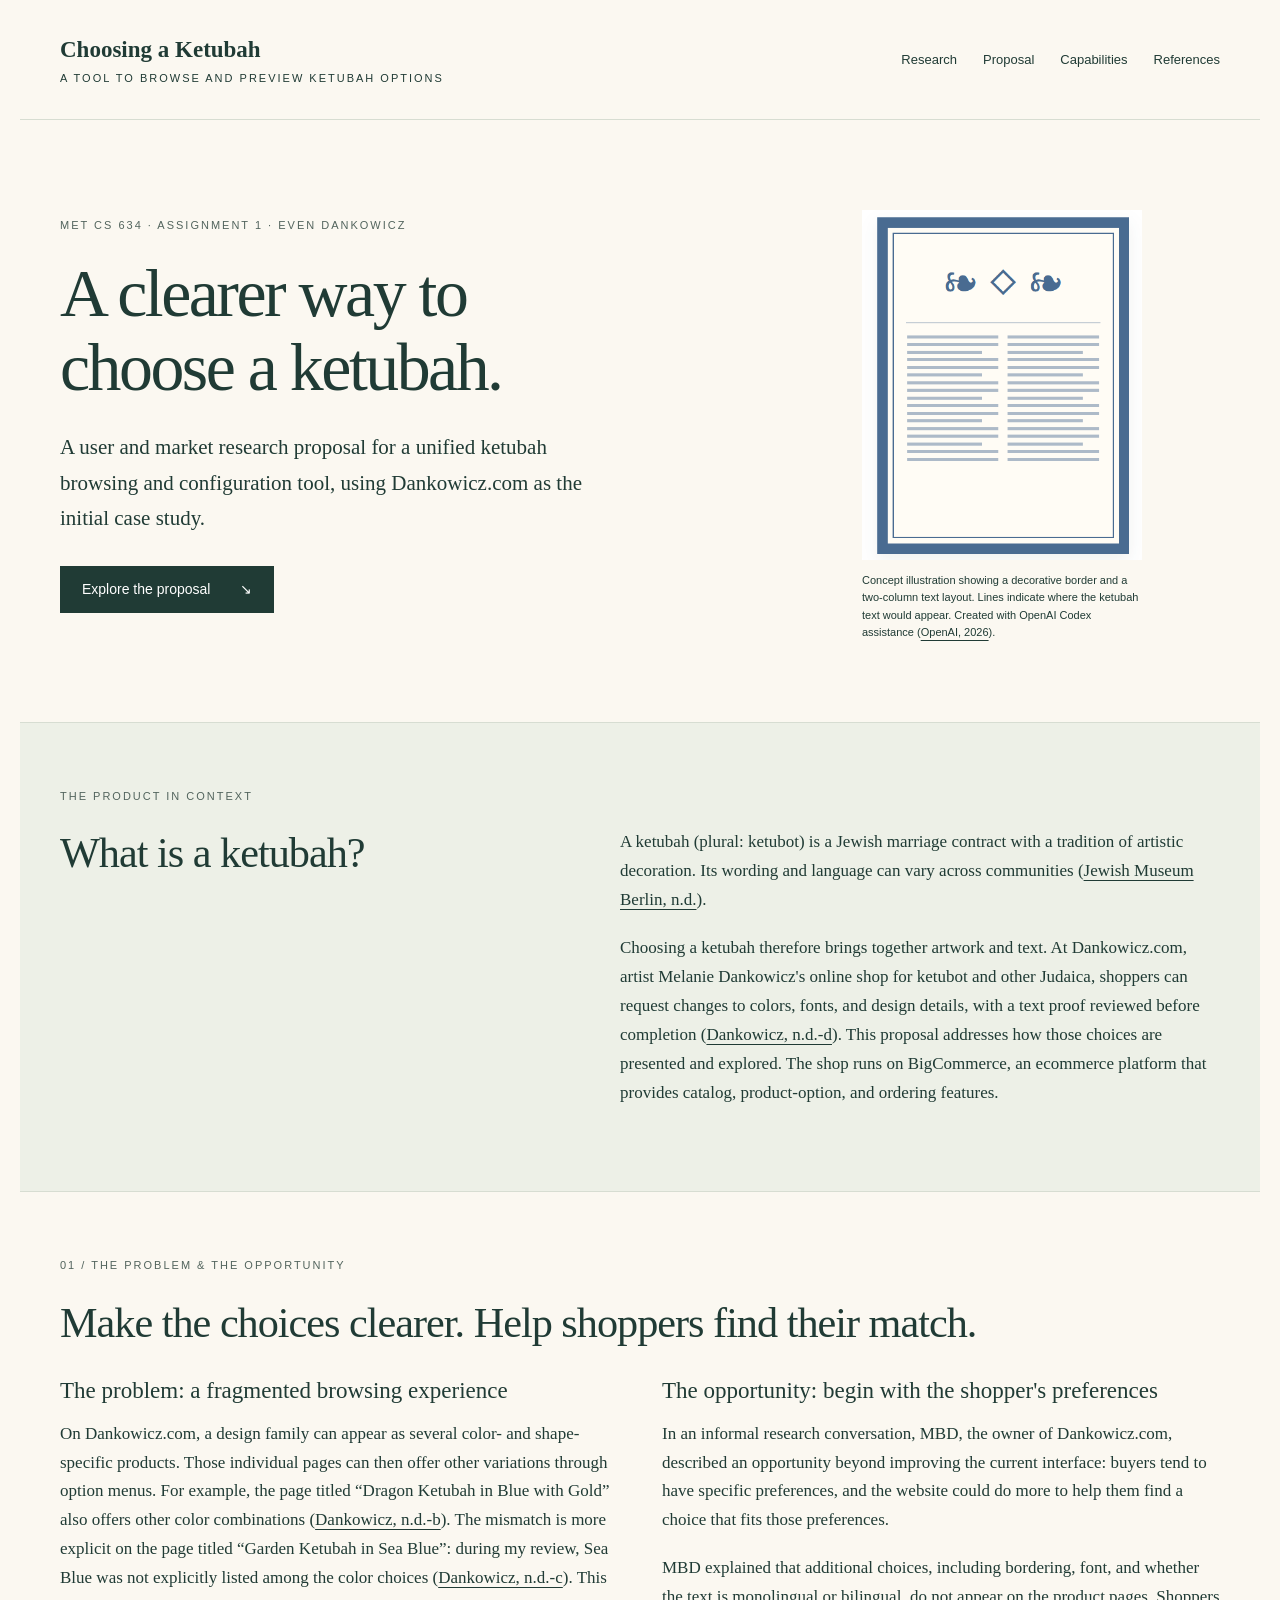
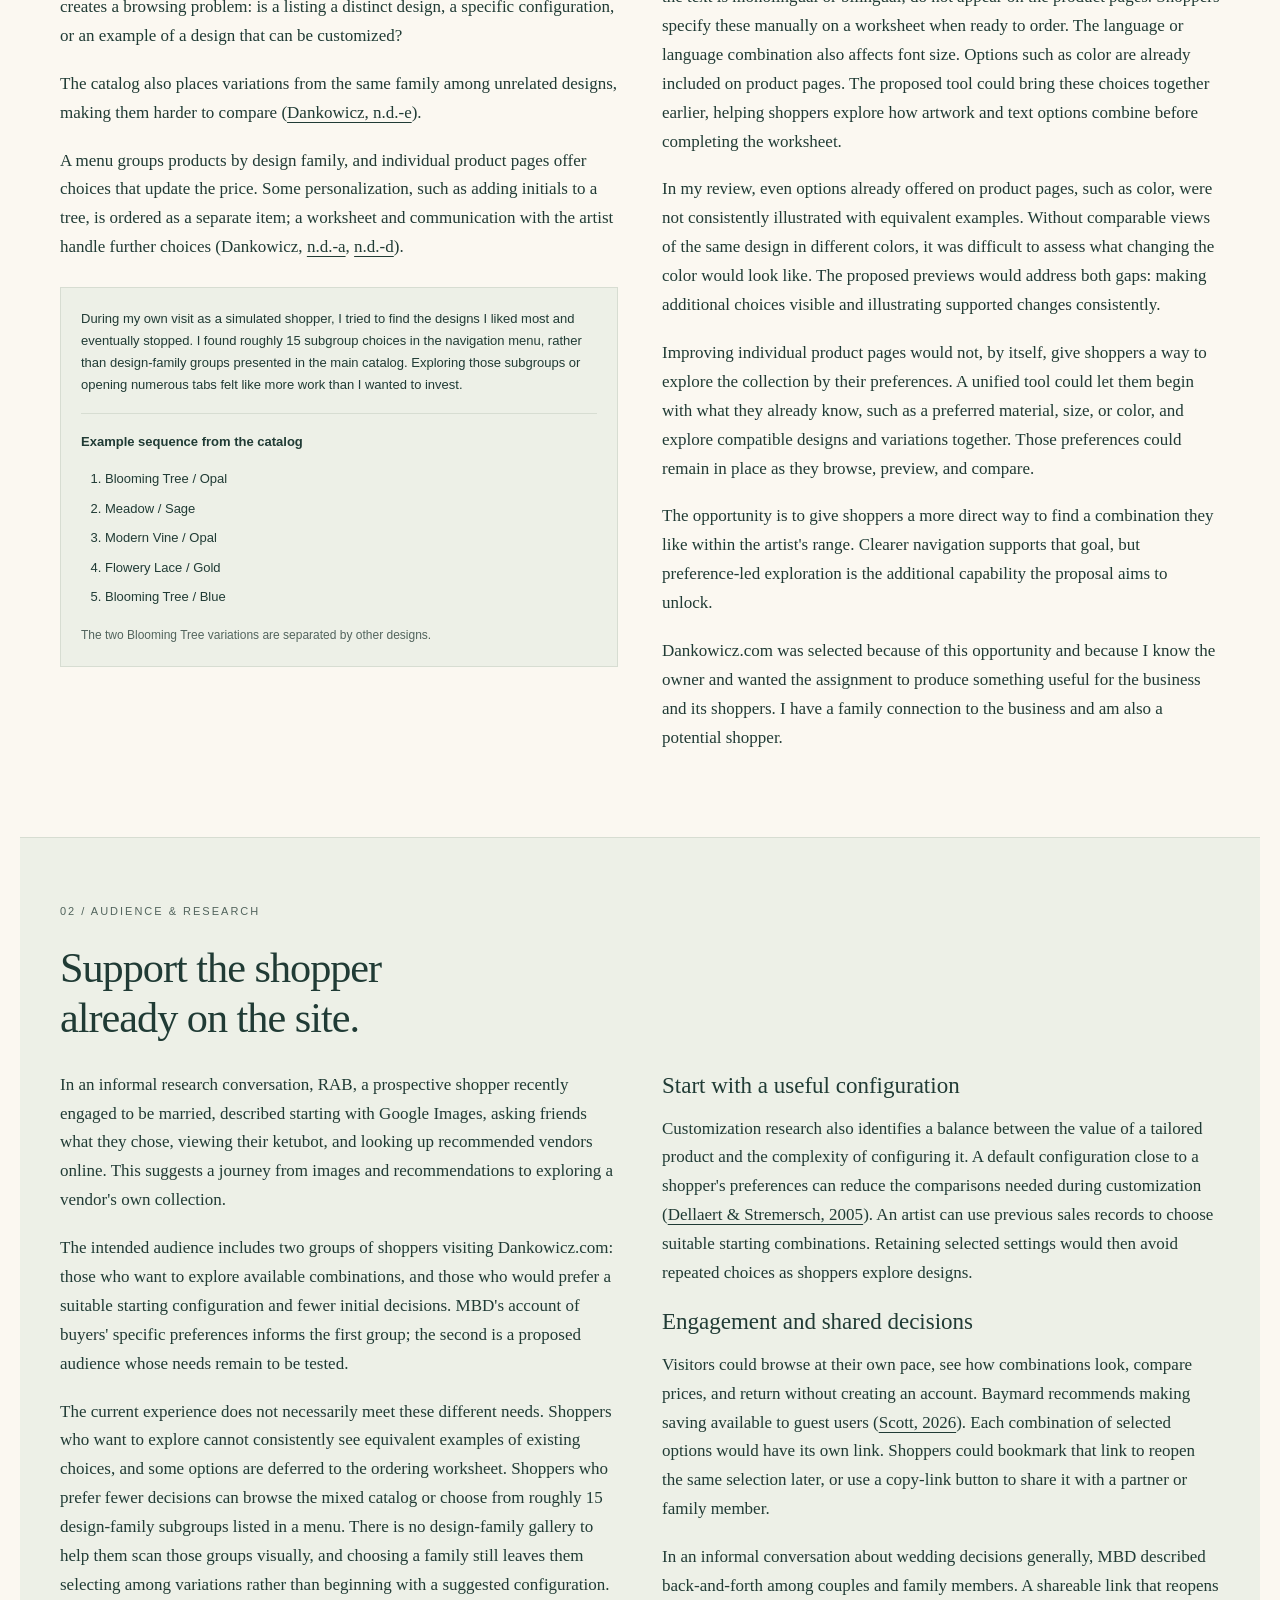
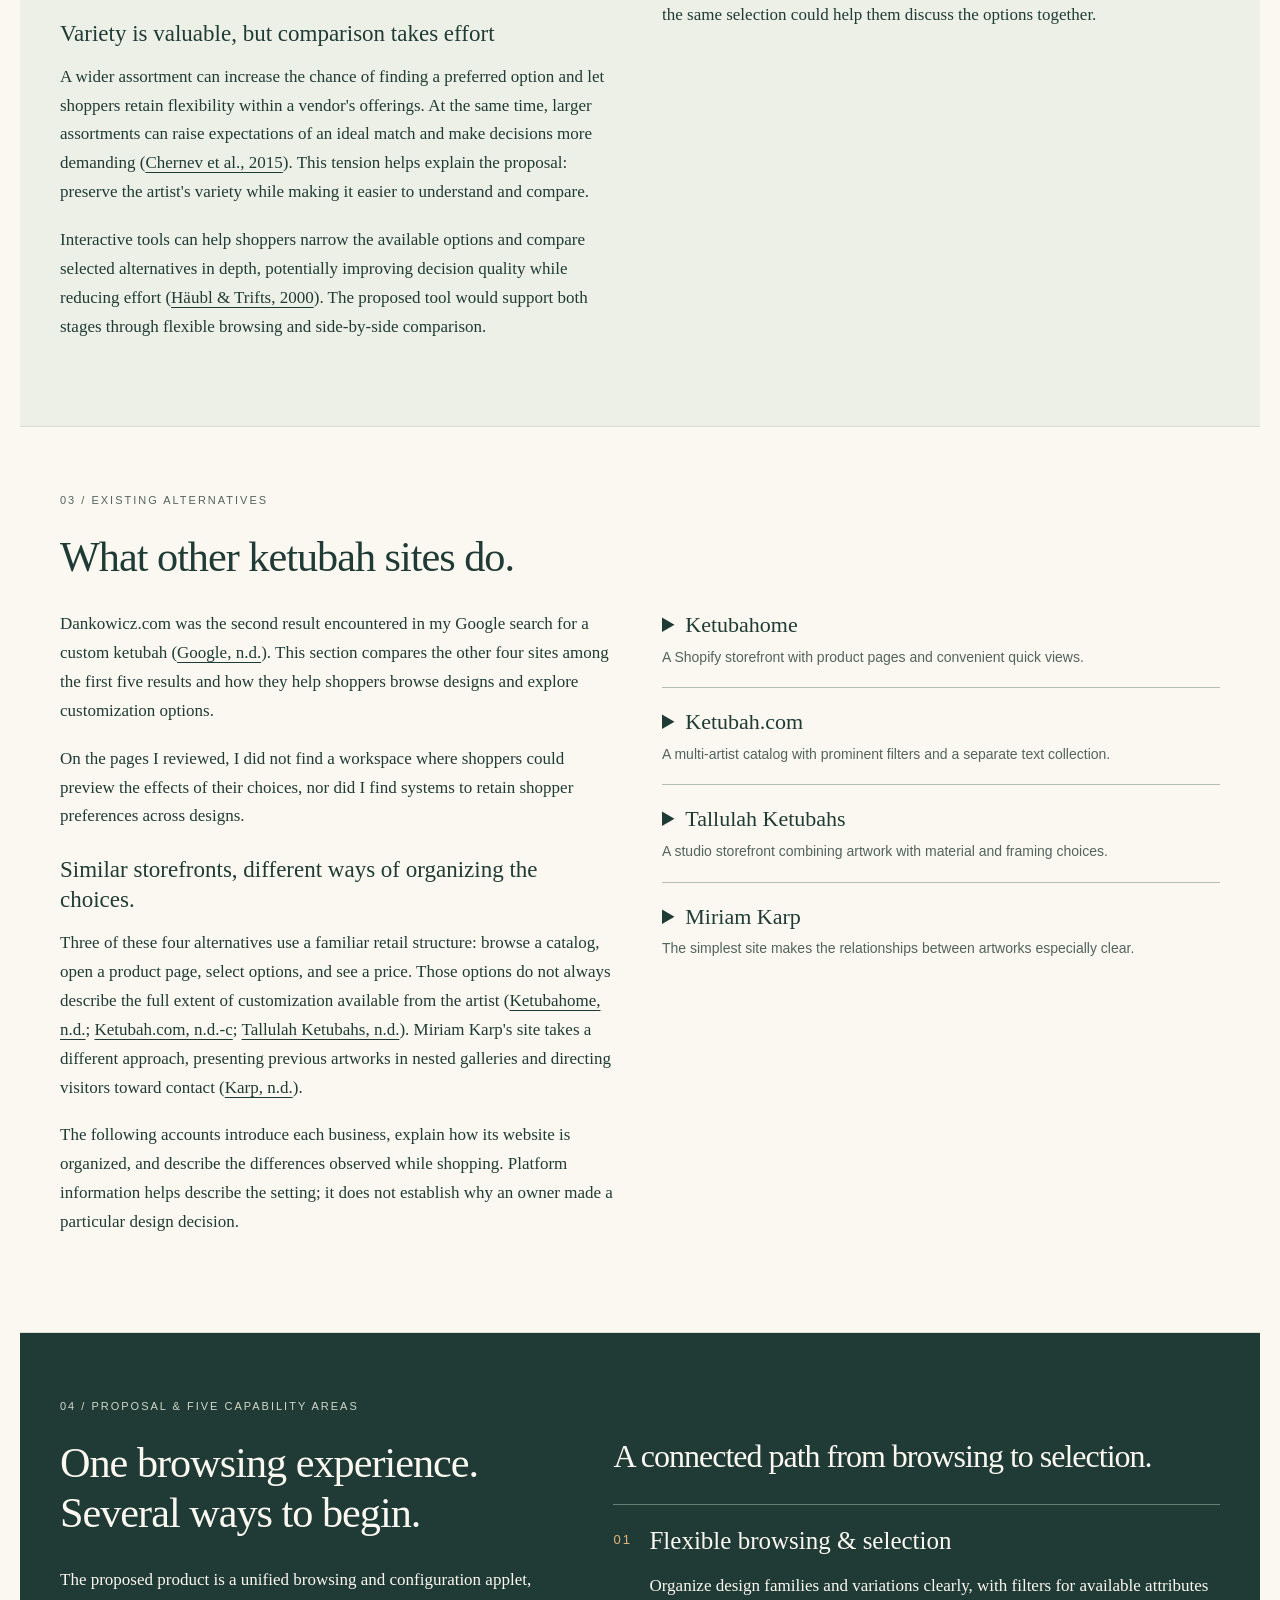
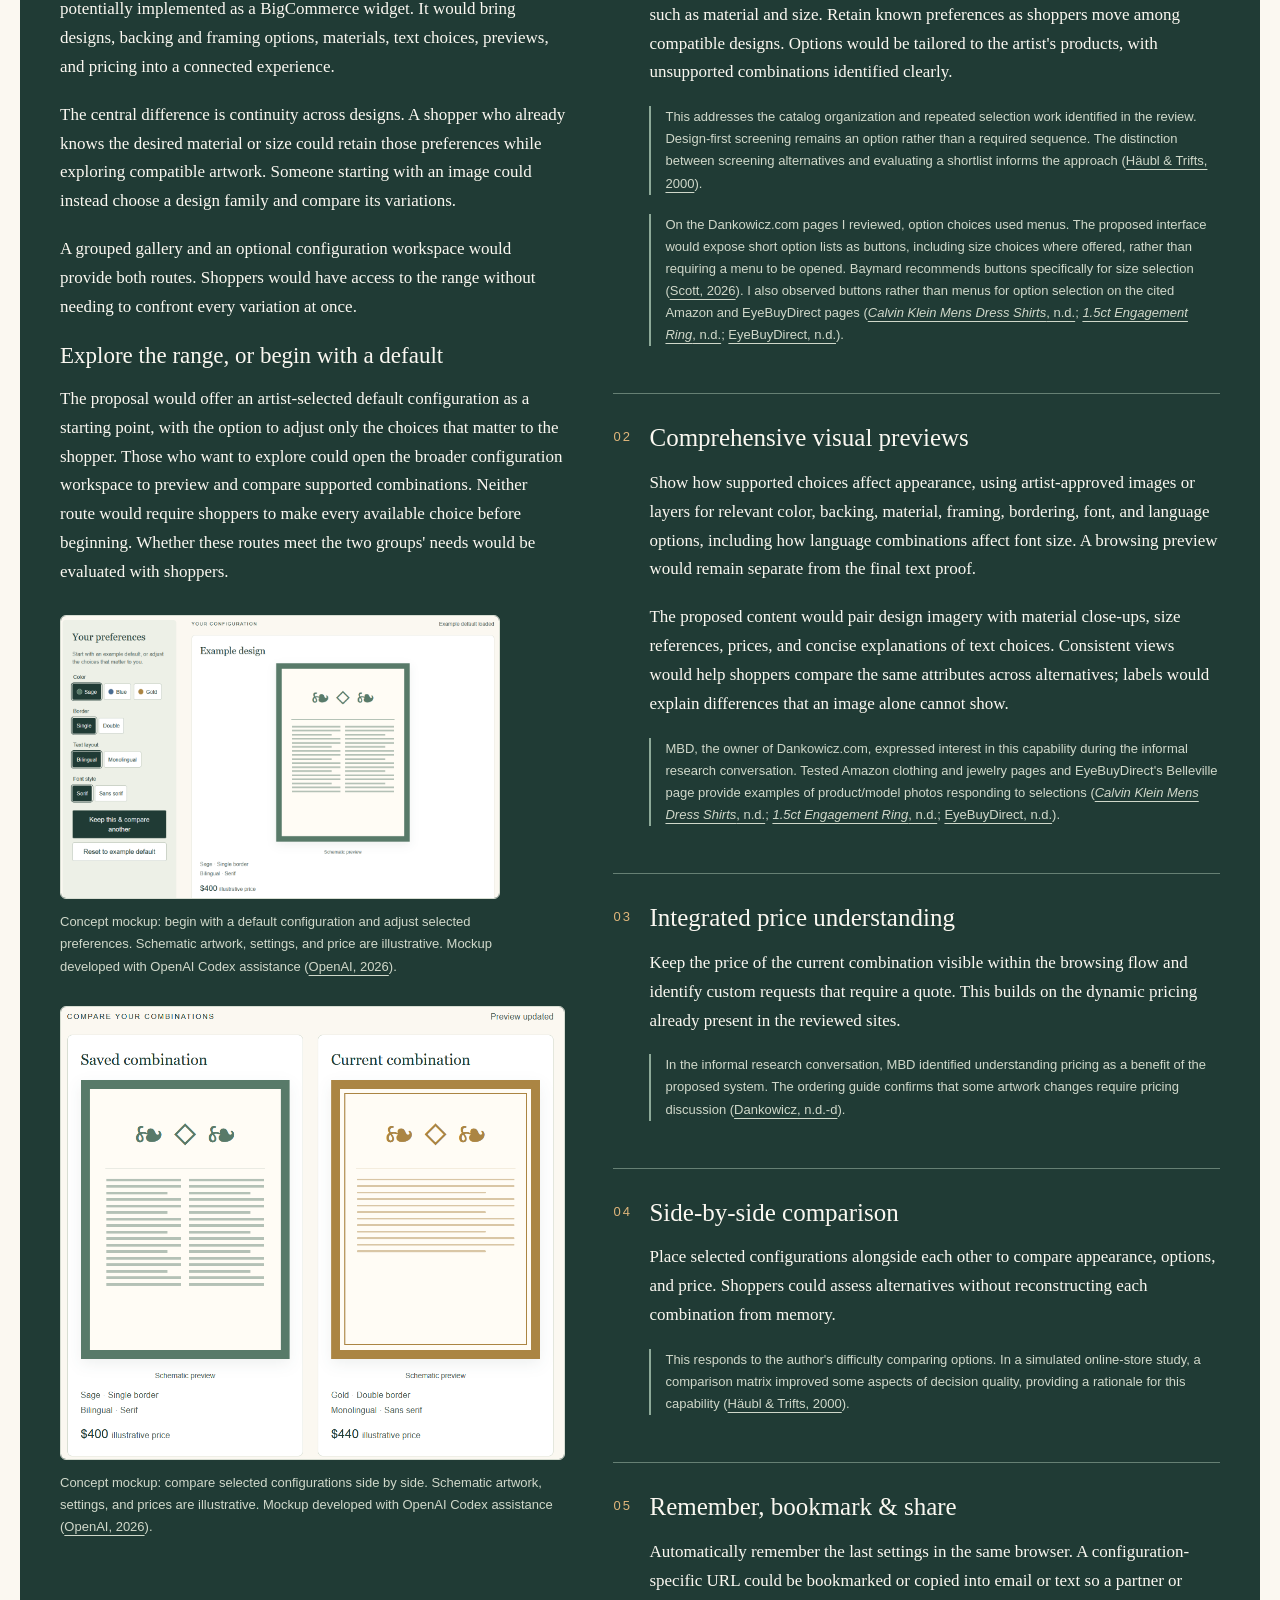
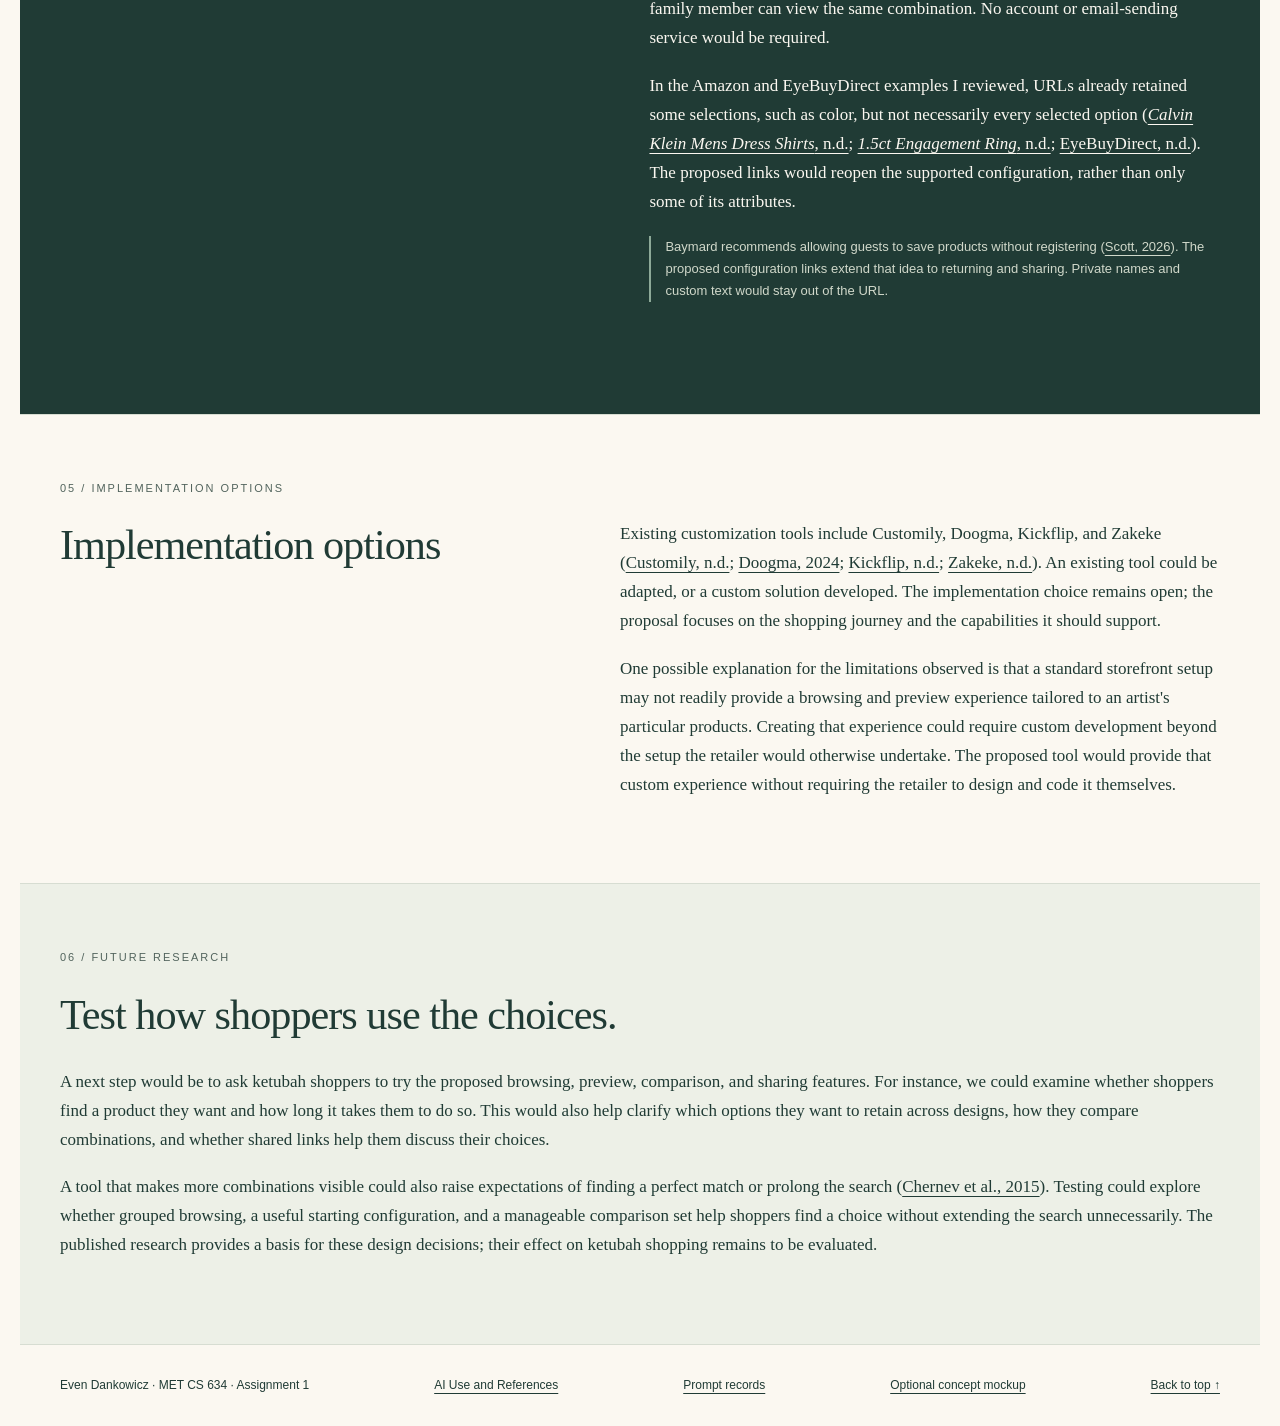
==== commit f5104d56: "added language about testing" ====
--- a/index.html
+++ b/index.html
@@ -20,5 +20,5 @@
 <article><span class="number">05</span><div><h3>Remember, bookmark &amp; share</h3><p>Automatically remember the last settings in the same browser. A configuration-specific URL could be bookmarked or copied into email or text so a partner or family member can view the same combination. No account or email-sending service would be required.</p><p>In the Amazon and EyeBuyDirect examples I reviewed, URLs already retained some selections, such as color, but not necessarily every selected option (<a class="citation" href="references.html#ref-2"><em>Calvin Klein Mens Dress Shirts</em>, n.d.</a>; <a class="citation" href="references.html#ref-20"><em>1.5ct Engagement Ring</em>, n.d.</a>; <a class="citation" href="references.html#ref-12">EyeBuyDirect, n.d.</a>). The proposed links would reopen the supported configuration, rather than only some of its attributes.</p><p class="evidence">Baymard recommends allowing guests to save products without registering (<a class="citation" href="references.html#ref-22">Scott, 2026</a>). The proposed configuration links extend that idea to returning and sharing. Private names and custom text would stay out of the URL.</p></div></article></div></div></div></section>
 
 <section class="section" id="implementation"><p class="eyebrow">05 / Implementation options</p><div class="split"><h2>Implementation options</h2><div><p>Existing customization tools include Customily, Doogma, Kickflip, and Zakeke (<a class="citation" href="references.html#ref-4">Customily, n.d.</a>; <a class="citation" href="references.html#ref-11">Doogma, 2024</a>; <a class="citation" href="references.html#ref-19">Kickflip, n.d.</a>; <a class="citation" href="references.html#ref-24">Zakeke, n.d.</a>). An existing tool could be adapted, or a custom solution developed. The implementation choice remains open; the proposal focuses on the shopping journey and the capabilities it should support.</p><p>One possible explanation for the limitations observed is that a standard storefront setup may not readily provide a browsing and preview experience tailored to an artist's particular products. Creating that experience could require custom development beyond the setup the retailer would otherwise undertake. The proposed tool would provide that custom experience without requiring the retailer to design and code it themselves.</p></div></div></section>
-<section class="section tinted" id="future-research"><p class="eyebrow">06 / Future research</p><h2>Test how shoppers use the choices.</h2><p>A next step would be to ask ketubah shoppers to try the proposed browsing, preview, comparison, and sharing features. This would help clarify which options they want to retain across designs, how they compare combinations, and whether shared links help them discuss their choices.</p><p>A tool that makes more combinations visible could also raise expectations of finding a perfect match or prolong the search (<a class="citation" href="references.html#ref-3">Chernev et al., 2015</a>). Testing could explore whether grouped browsing, a useful starting configuration, and a manageable comparison set help shoppers find a choice without extending the search unnecessarily. The published research provides a basis for these design decisions; their effect on ketubah shopping remains to be evaluated.</p></section>
+<section class="section tinted" id="future-research"><p class="eyebrow">06 / Future research</p><h2>Test how shoppers use the choices.</h2><p>A next step would be to ask ketubah shoppers to try the proposed browsing, preview, comparison, and sharing features. For instance, we could examine whether shoppers find a product they want and how long it takes them to do so. This would also help clarify which options they want to retain across designs, how they compare combinations, and whether shared links help them discuss their choices.</p><p>A tool that makes more combinations visible could also raise expectations of finding a perfect match or prolong the search (<a class="citation" href="references.html#ref-3">Chernev et al., 2015</a>). Testing could explore whether grouped browsing, a useful starting configuration, and a manageable comparison set help shoppers find a choice without extending the search unnecessarily. The published research provides a basis for these design decisions; their effect on ketubah shopping remains to be evaluated.</p></section>
 </main><footer><p>Even Dankowicz · MET CS 634 · Assignment 1</p><a href="references.html">AI Use and References</a><a href="PROMPT_LOG.md">Prompt records</a><a href="mockup.html">Optional concept mockup</a><a href="#main">Back to top ↑</a></footer></body></html>
